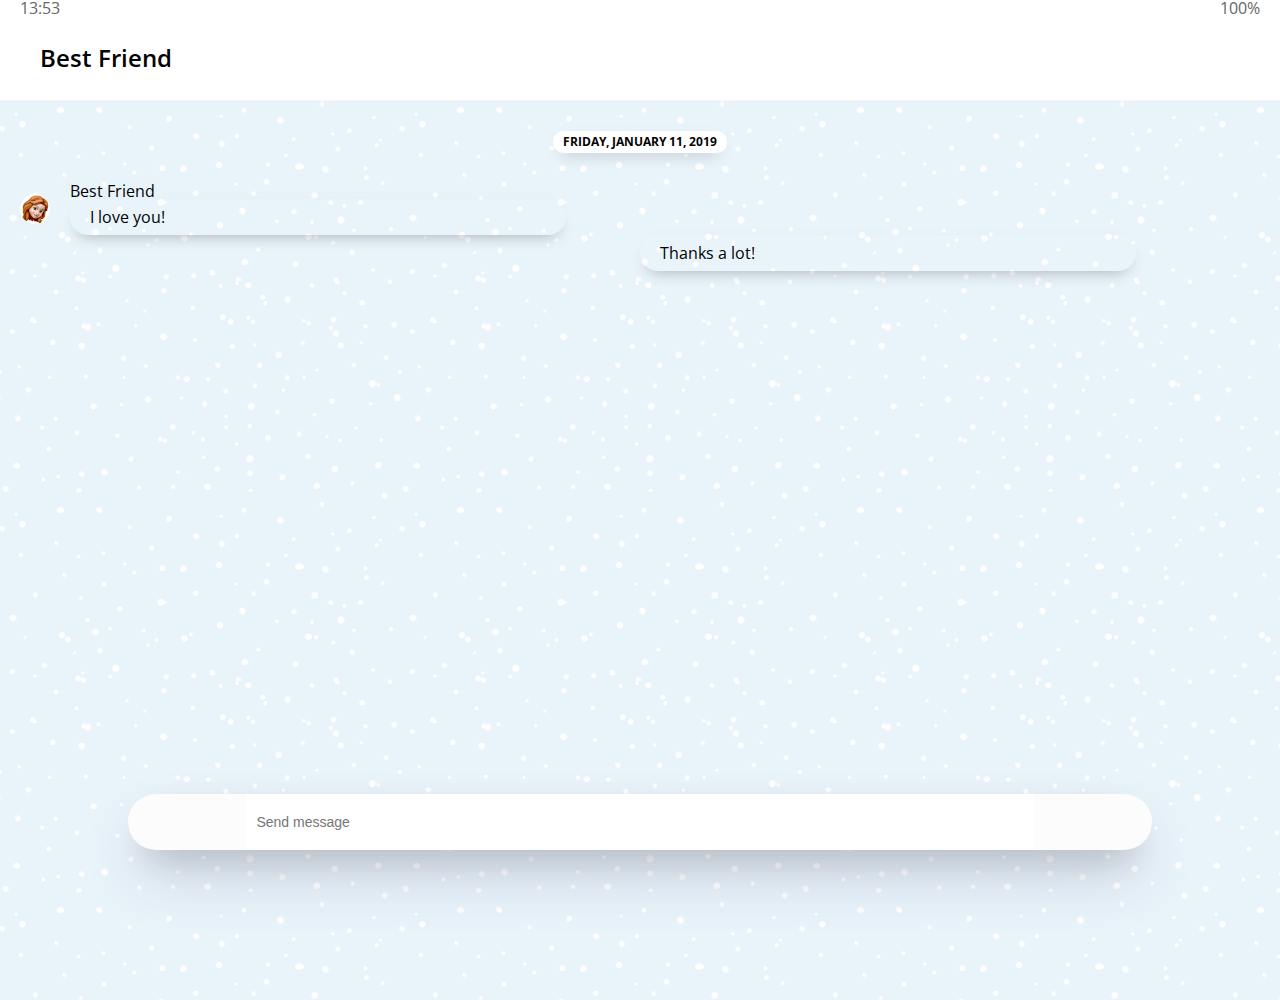
==== chat.html @ 3036ef7e "#2.13 Chats Screen part Two" ====
<!DOCTYPE html>
<html lang="en">
<head>
  <meta charset="UTF-8">
  <meta name="viewport" content="width=device-width, initial-scale=1.0">
  <meta http-equiv="X-UA-Compatible" content="ie=edge">
  <link rel="stylesheet"
        href="https://use.fontawesome.com/releases/v5.7.2/css/all.css"
        integrity="sha384-fnmOCqbTlWIlj8LyTjo7mOUStjsKC4pOpQbqyi7RrhN7udi9RwhKkMHpvLbHG9Sr"
        crossorigin="anonymous"/>
  <link rel="stylesheet" href="css/styles.css"/>
  <title>Chat | Kakao Clone</title>
</head>
<body class="chats-body">
<div class="status-bar">
  <div class="status-bar__column">
    <span class="status-bar__clock">13:53</span>
  </div>
  <div class="status-bar__column">
    <i class="fas fa-clock"></i>
    <i class="fas fa-volume-mute"></i>
    <i class="fas fa-wifi"></i>
    <span class="status-bar__battery-level">100%</span>
    <i class="fas fa-battery-full"></i>
  </div>
</div>
<header class="header">
  <div class="header__header-column">
    <a href="index.html" class="header__back-btn">
      <i class="fas fa-arrow-left"></i>
    </a>
    <h1 class="header__title">Best Friend</h1>
  </div>
  <div class="header__header-column">
    <span class="header__icon">
      <i class="fas fa-search"></i>
    </span>
    <span class="header__icon">
      <i class="fas fa-bars"></i>
    </span>
  </div>
</header>
<main class="chat-screen">
  <ul class="chat__messages">
    <span class="chat__timestamp">Friday, January 11, 2019</span>
    <li class="incoming-message message">
      <img src="images/avatar-icon.png" class="friend__avatar" alt=""/>
      <div class="message__content">
        <span class="message__author">Best Friend</span>
        <div class="message__bubble">
          I love you!
        </div>
      </div>
      <span class="message__timestamp"></span>
    </li>
    <li class="sent-message message">
      <span class="message__timestamp"></span>
      <div class="message__content">
        <div class="message__bubble">
          Thanks a lot!
        </div>
      </div>
    </li>
  </ul>
</main>
<div class="chat__write">
  <div class="chat__write-column">
    <i class="far fa-plus-square"></i>
  </div>
  <div class="chat__write-column">
    <input type="text" placeholder="Send message" class="chat__write-input">
  </div>
  <div class="chat__write-column">
    <span class="chat__write-icon">
      <i class="far fa-smile-wink"></i>
    </span>
    <span class="chat__write-icon">
      <i class="fas fa-microphone"></i>
    </span>
  </div>
</div>
</body>
</html>
---- css/styles.css ----
@import url('https://fonts.googleapis.com/css?family=Open+Sans:300,400,600&display=swap');
@import "reset.css";
@import "status-bar.css";
@import "header.css";
@import "nav-bar.css";
@import "friend.css";
@import "friends.css";
@import "find.css";
@import "more.css";
@import "settings.css";
@import "chat.css";

* {
    box-sizing: border-box;
}

body {
    background-color: white;
    padding: 10px 20px;
    color: #020202;
    font-family: "Open Sans", -apple-system, serif;
}

a {
    color: inherit;
    text-decoration: none;
}
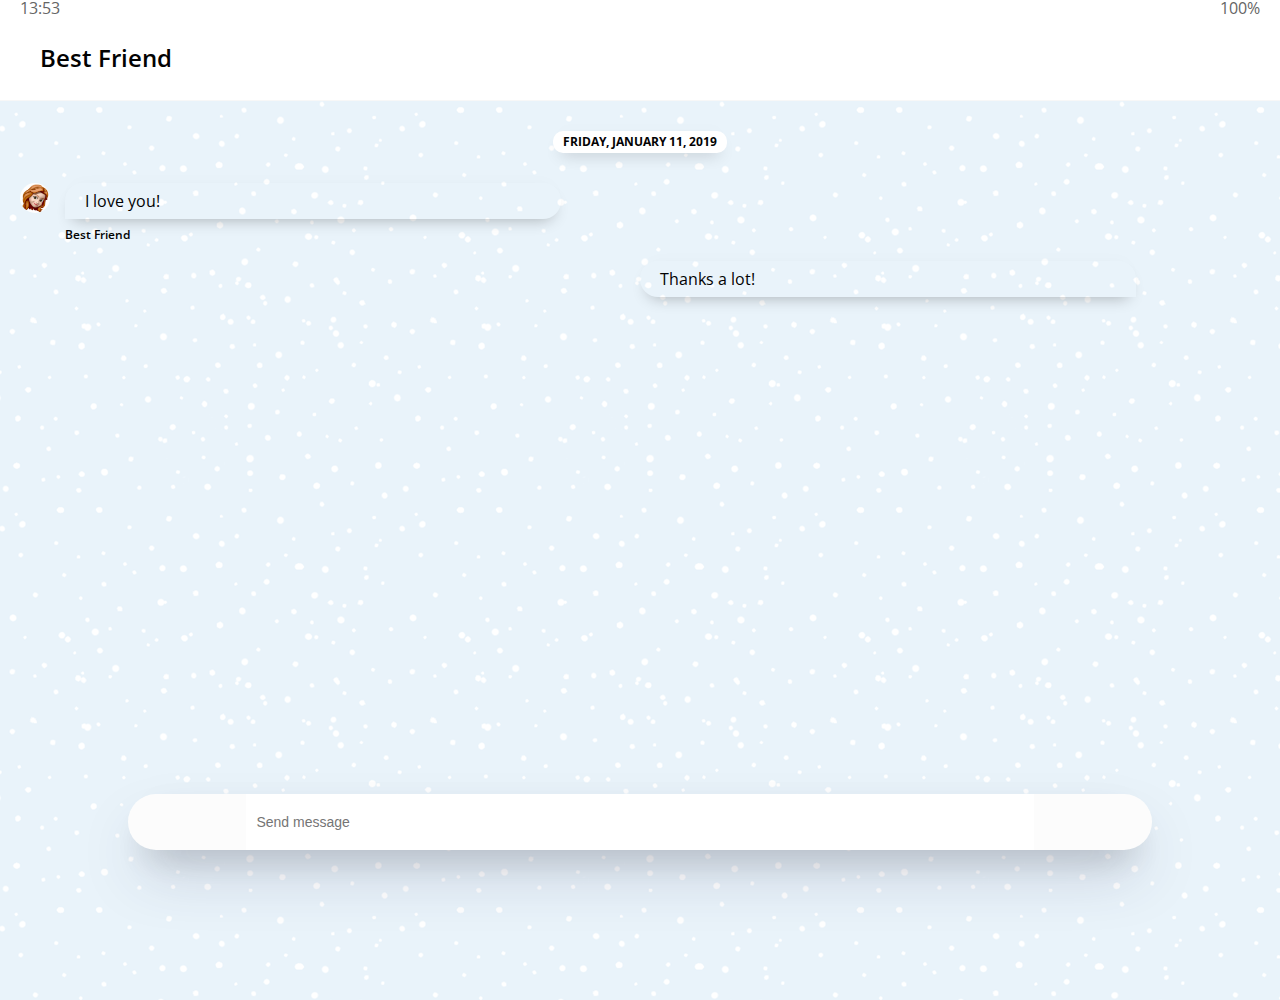
==== commit 435b3b9f: "#2.14 Chats Screen part Three" ====
--- a/chat.html
+++ b/chat.html
@@ -46,10 +46,10 @@
     <li class="incoming-message message">
       <img src="images/avatar-icon.png" class="friend__avatar" alt=""/>
       <div class="message__content">
-        <span class="message__author">Best Friend</span>
         <div class="message__bubble">
           I love you!
         </div>
+        <span class="message__author">Best Friend</span>
       </div>
       <span class="message__timestamp"></span>
     </li>
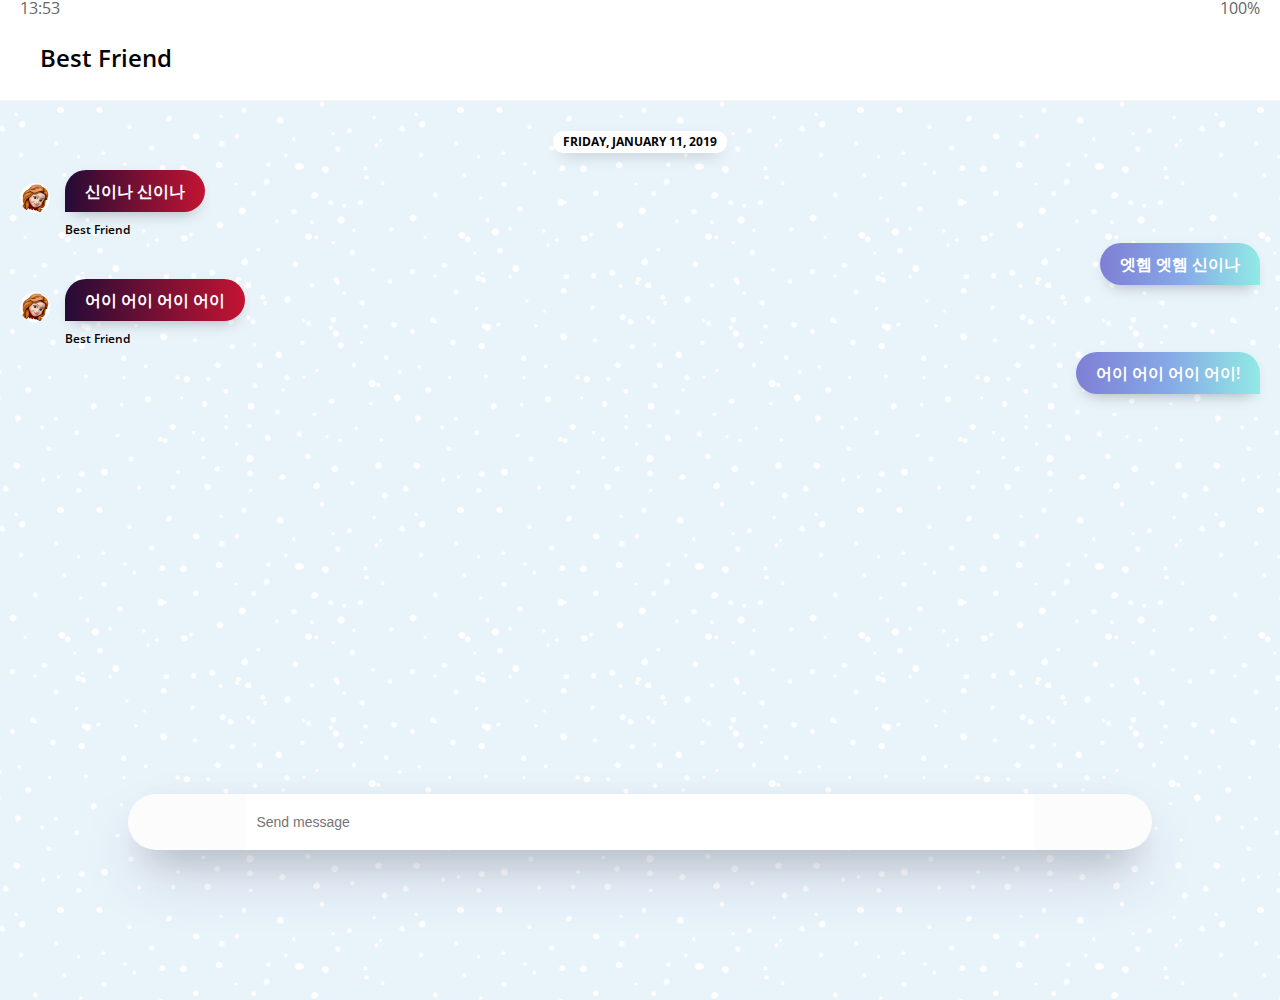
==== commit 62833281: "#2.15 Chats Screen part Four" ====
--- a/chat.html
+++ b/chat.html
@@ -46,9 +46,9 @@
     <li class="incoming-message message">
       <img src="images/avatar-icon.png" class="friend__avatar" alt=""/>
       <div class="message__content">
-        <div class="message__bubble">
-          I love you!
-        </div>
+        <span class="message__bubble">
+          신이나 신이나
+        </span>
         <span class="message__author">Best Friend</span>
       </div>
       <span class="message__timestamp"></span>
@@ -56,9 +56,27 @@
     <li class="sent-message message">
       <span class="message__timestamp"></span>
       <div class="message__content">
-        <div class="message__bubble">
-          Thanks a lot!
-        </div>
+        <span class="message__bubble">
+          엣헴 엣헴 신이나
+        </span>
+      </div>
+    </li>
+    <li class="incoming-message message">
+      <img src="images/avatar-icon.png" class="friend__avatar" alt=""/>
+      <div class="message__content">
+        <span class="message__bubble">
+          어이 어이 어이 어이
+        </span>
+        <span class="message__author">Best Friend</span>
+      </div>
+      <span class="message__timestamp"></span>
+    </li>
+    <li class="sent-message message">
+      <span class="message__timestamp"></span>
+      <div class="message__content">
+        <span class="message__bubble">
+          어이 어이 어이 어이!
+        </span>
       </div>
     </li>
   </ul>
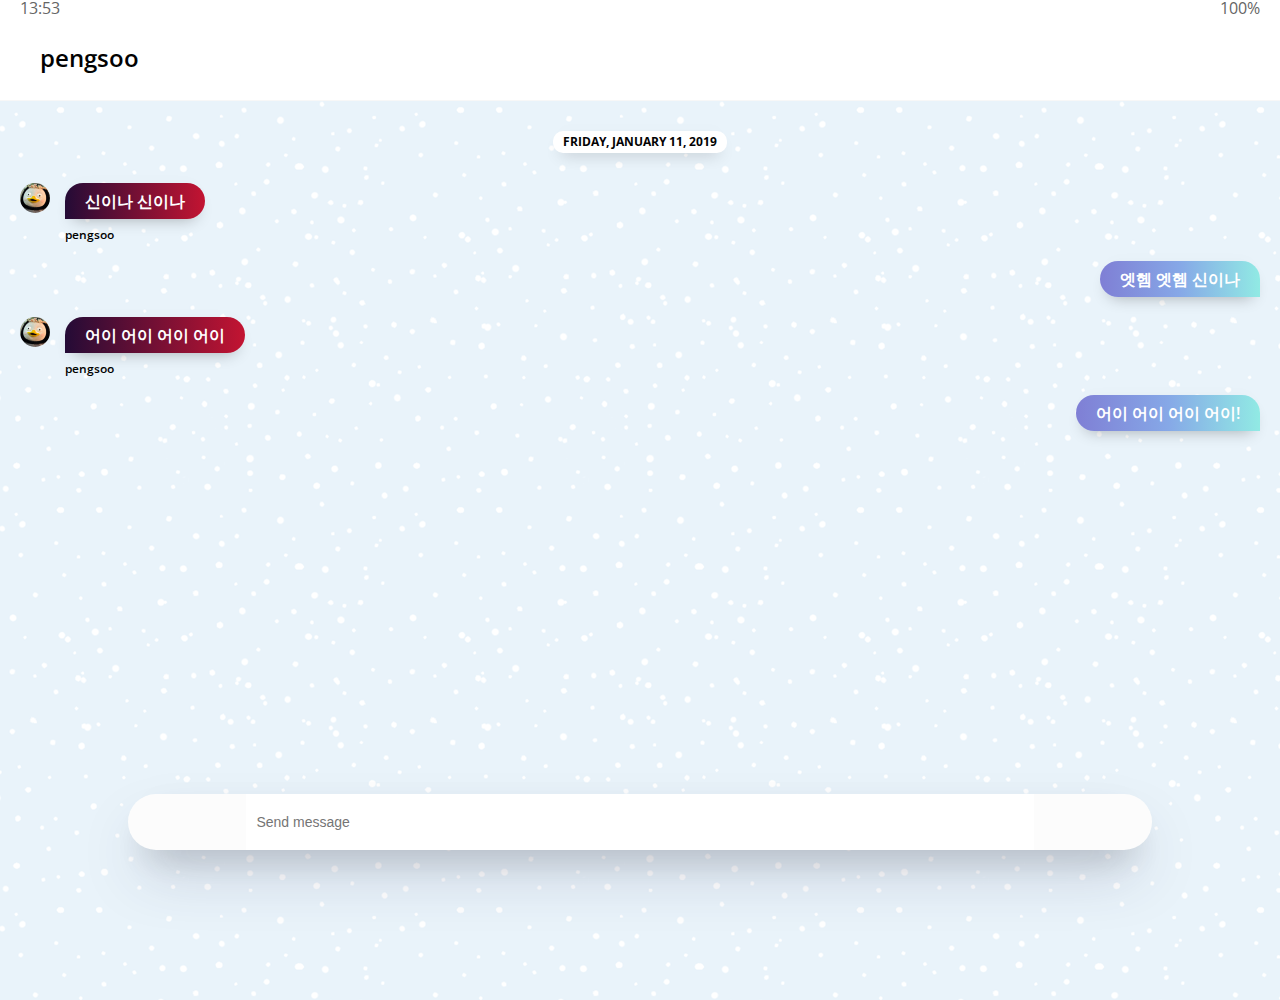
==== commit 5b6f3c2f: "#2.16 Bugfixing" ====
--- a/chat.html
+++ b/chat.html
@@ -29,7 +29,7 @@
     <a href="index.html" class="header__back-btn">
       <i class="fas fa-arrow-left"></i>
     </a>
-    <h1 class="header__title">Best Friend</h1>
+    <h1 class="header__title">pengsoo</h1>
   </div>
   <div class="header__header-column">
     <span class="header__icon">
@@ -44,12 +44,12 @@
   <ul class="chat__messages">
     <span class="chat__timestamp">Friday, January 11, 2019</span>
     <li class="incoming-message message">
-      <img src="images/avatar-icon.png" class="friend__avatar" alt=""/>
+      <img src="images/pengsoo.jpeg" class="friend__avatar" alt=""/>
       <div class="message__content">
         <span class="message__bubble">
           신이나 신이나
         </span>
-        <span class="message__author">Best Friend</span>
+        <span class="message__author">pengsoo</span>
       </div>
       <span class="message__timestamp"></span>
     </li>
@@ -62,12 +62,12 @@
       </div>
     </li>
     <li class="incoming-message message">
-      <img src="images/avatar-icon.png" class="friend__avatar" alt=""/>
+      <img src="images/pengsoo.jpeg" class="friend__avatar" alt=""/>
       <div class="message__content">
         <span class="message__bubble">
           어이 어이 어이 어이
         </span>
-        <span class="message__author">Best Friend</span>
+        <span class="message__author">pengsoo</span>
       </div>
       <span class="message__timestamp"></span>
     </li>
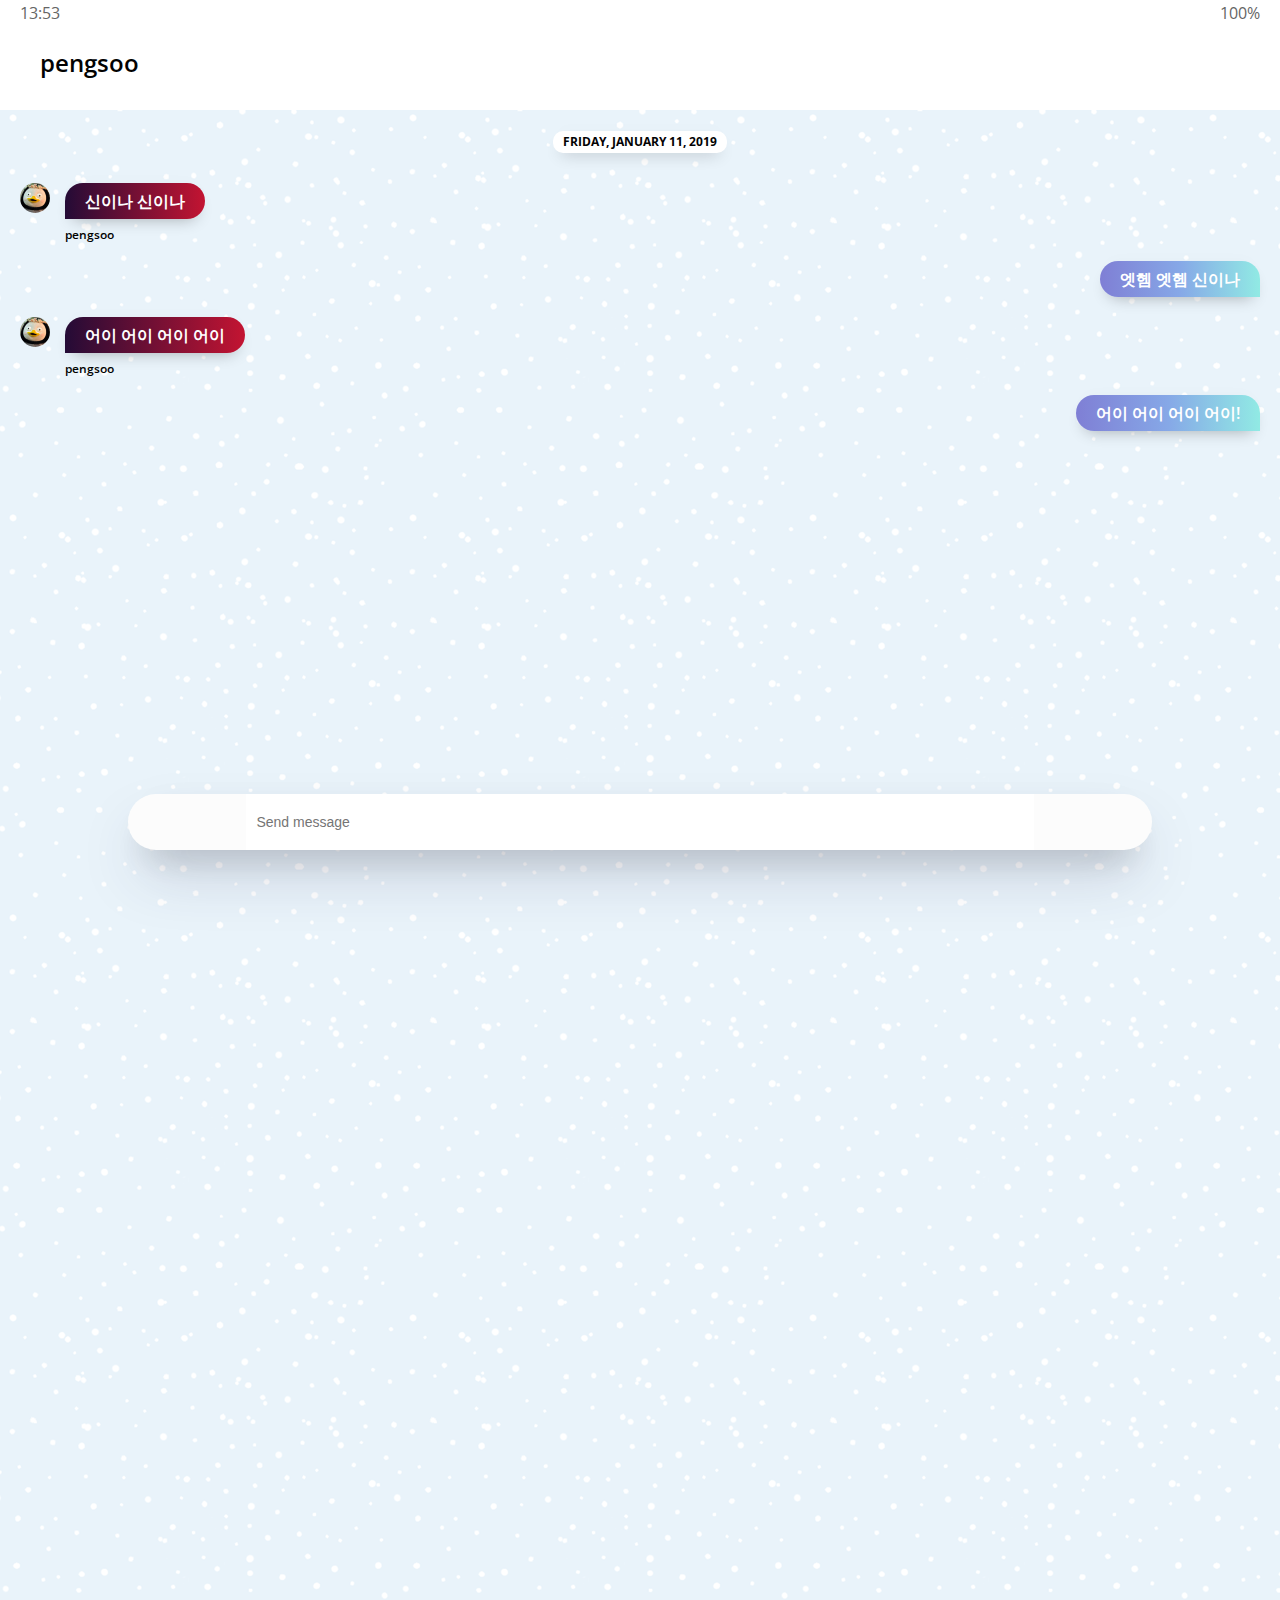
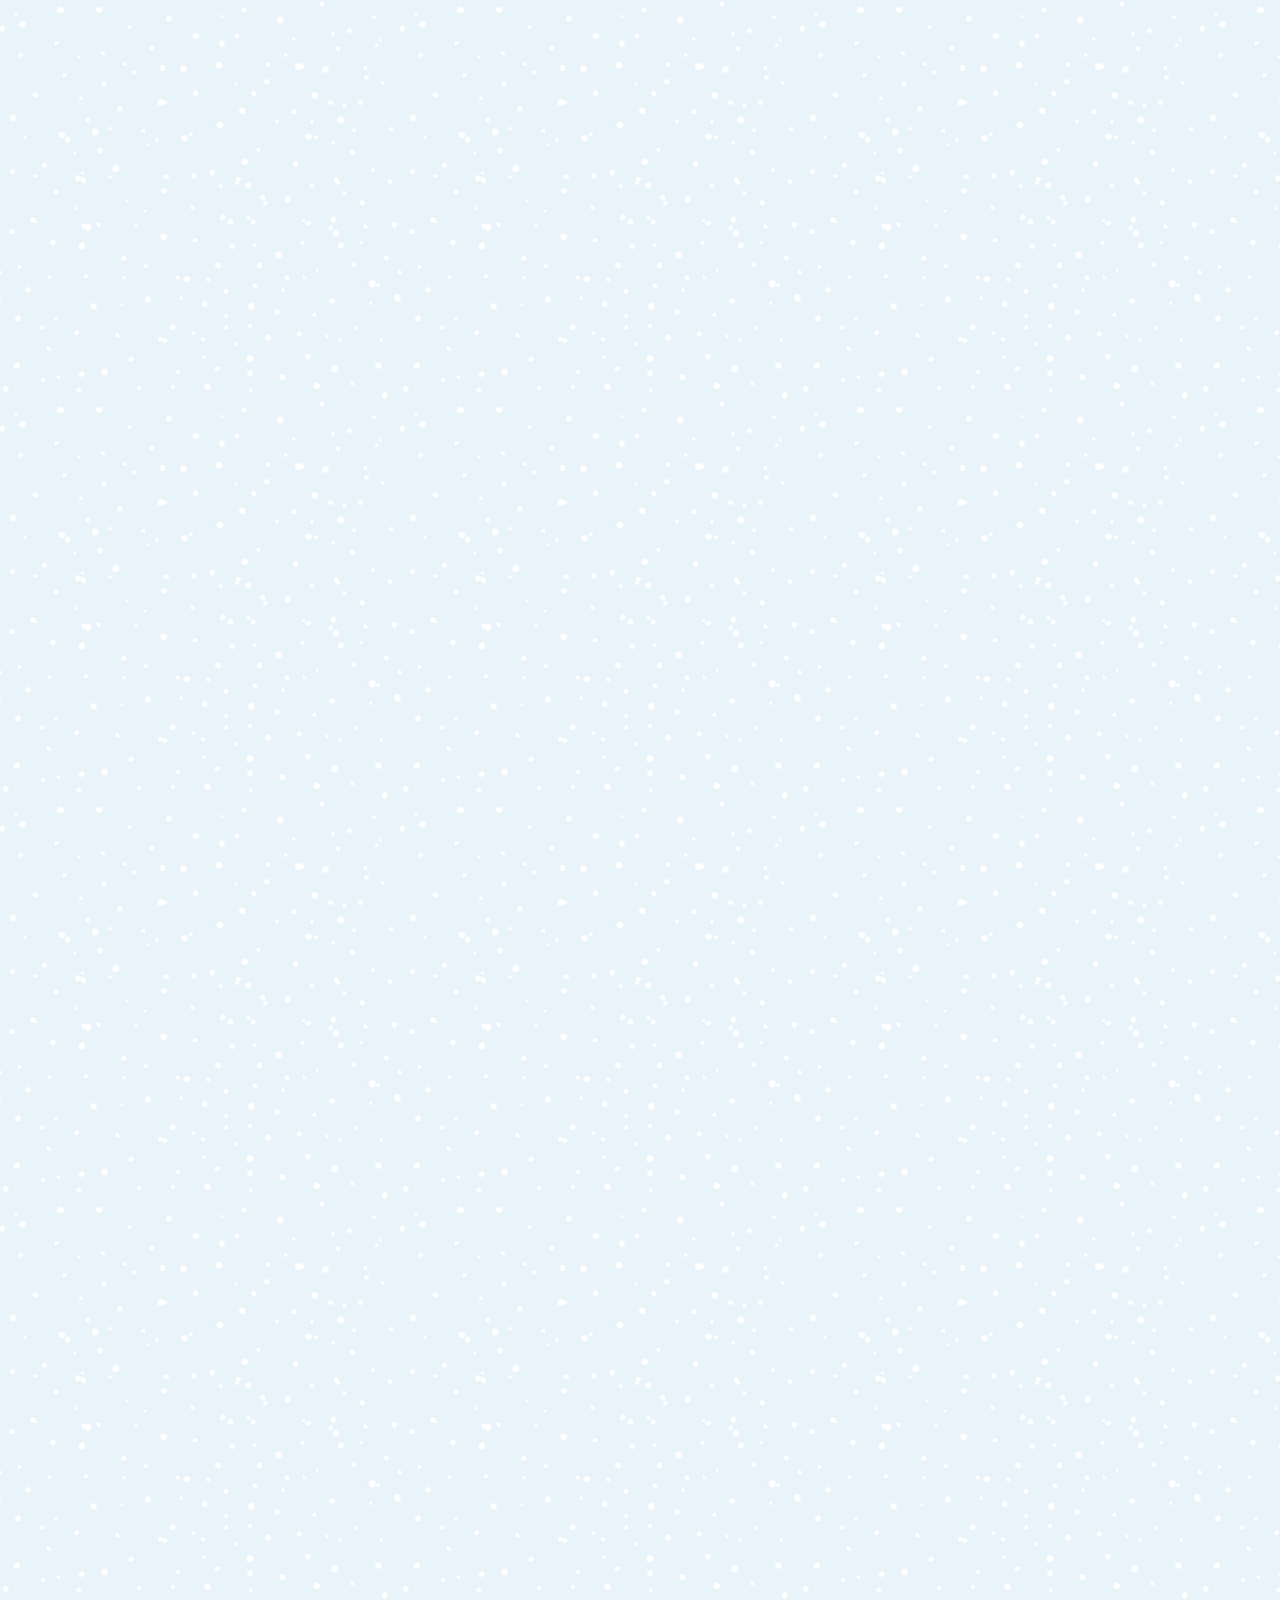
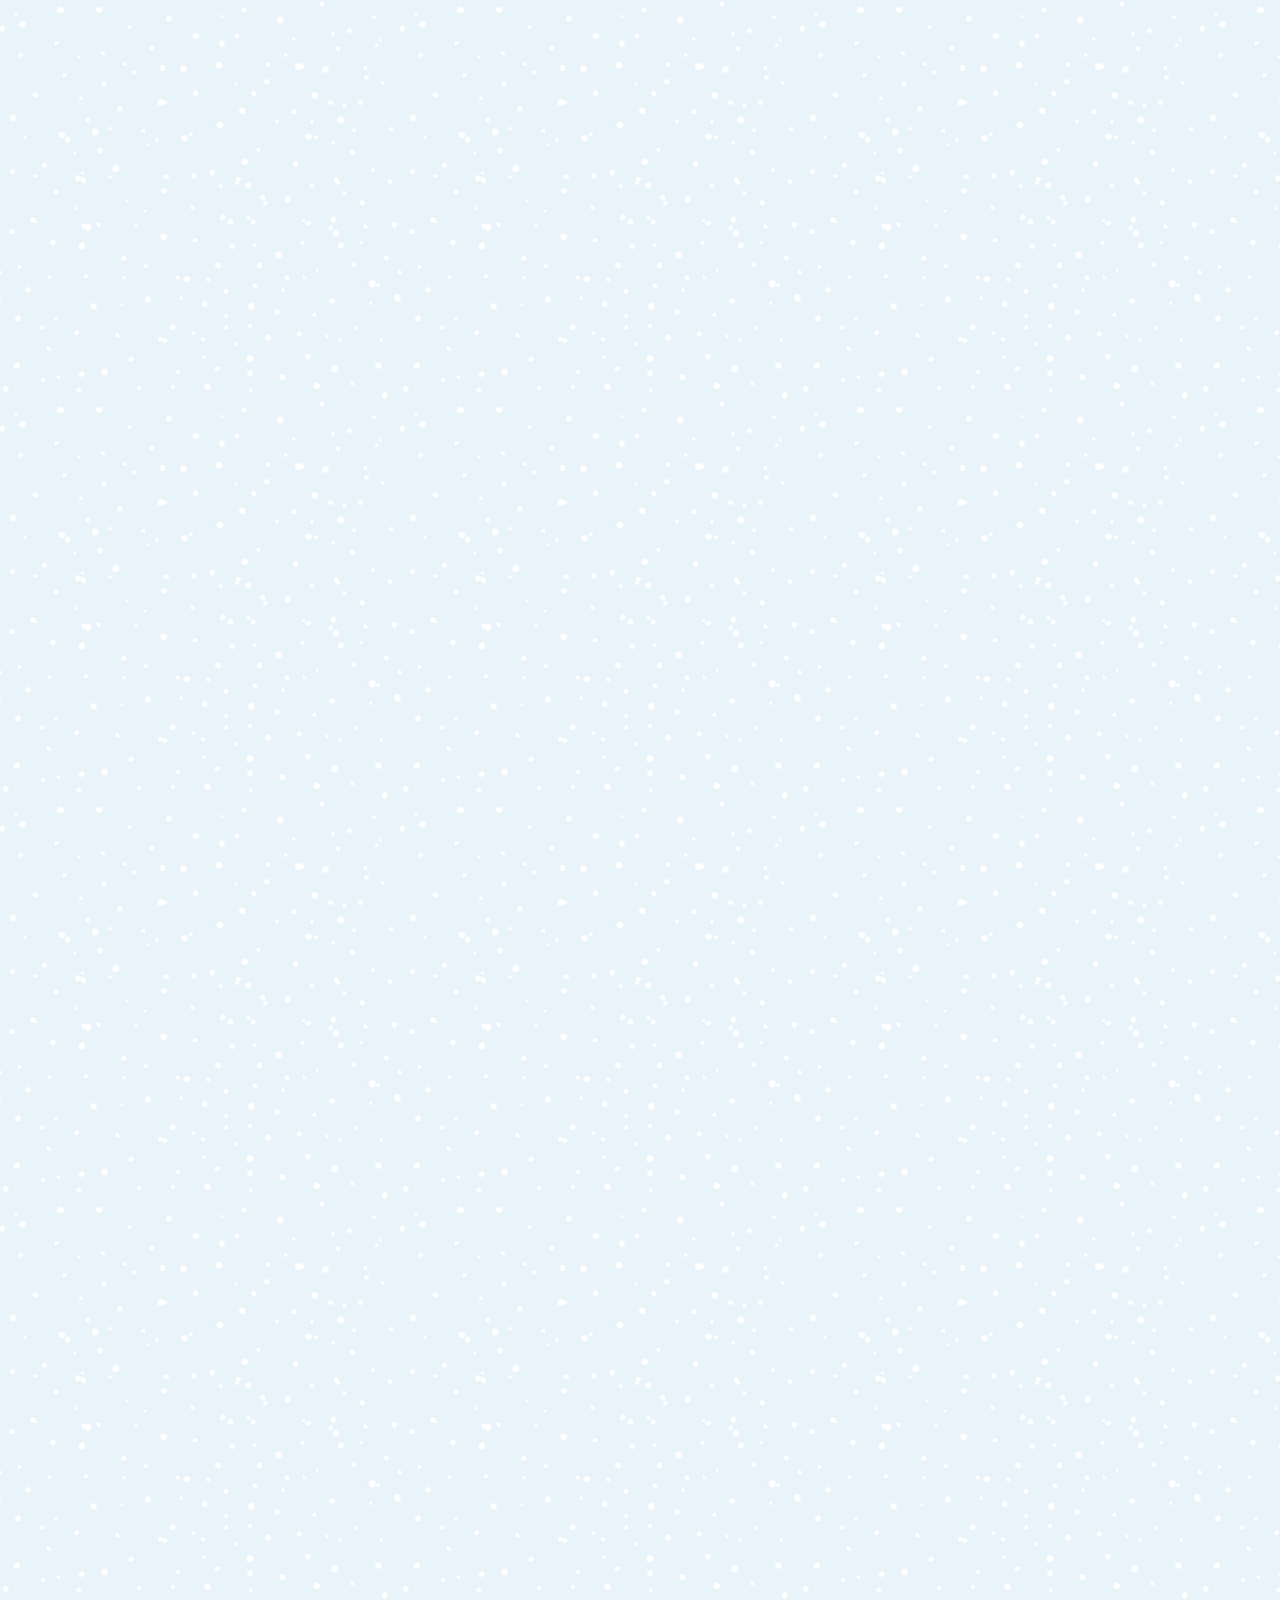
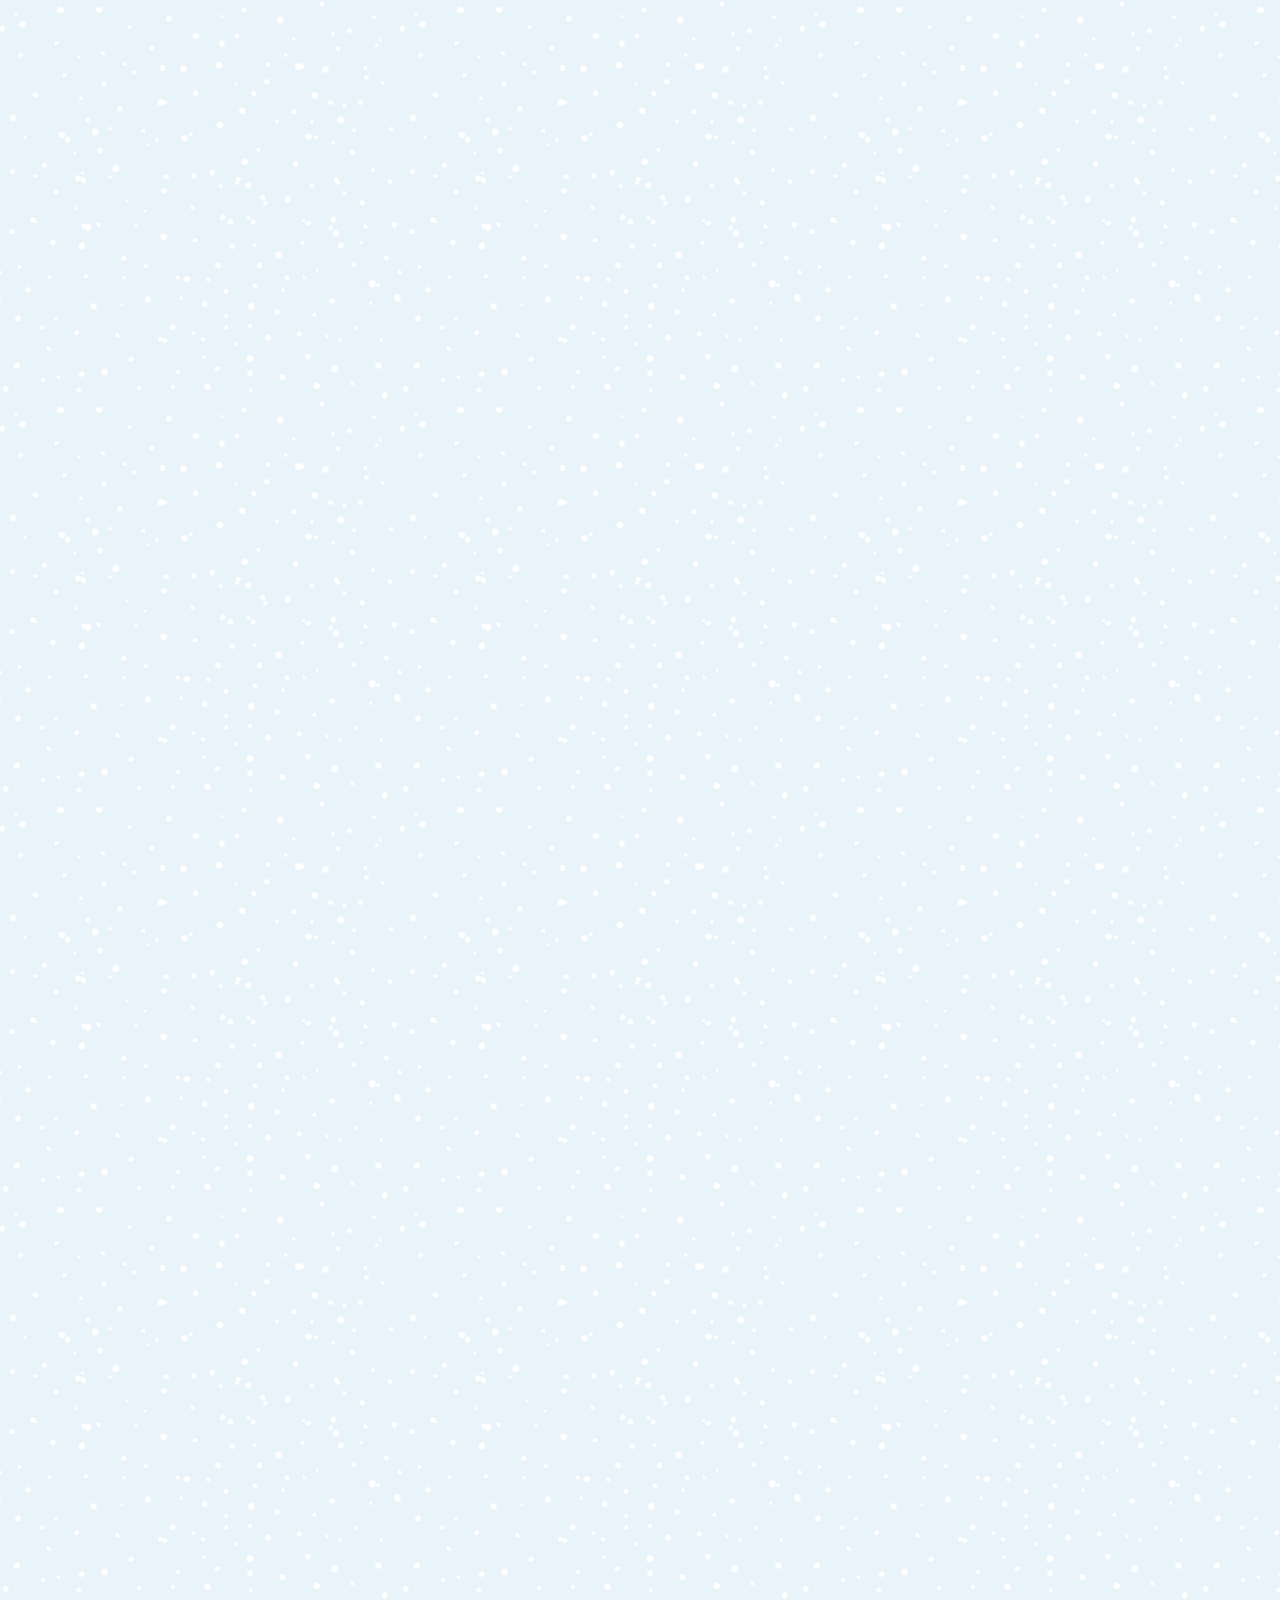
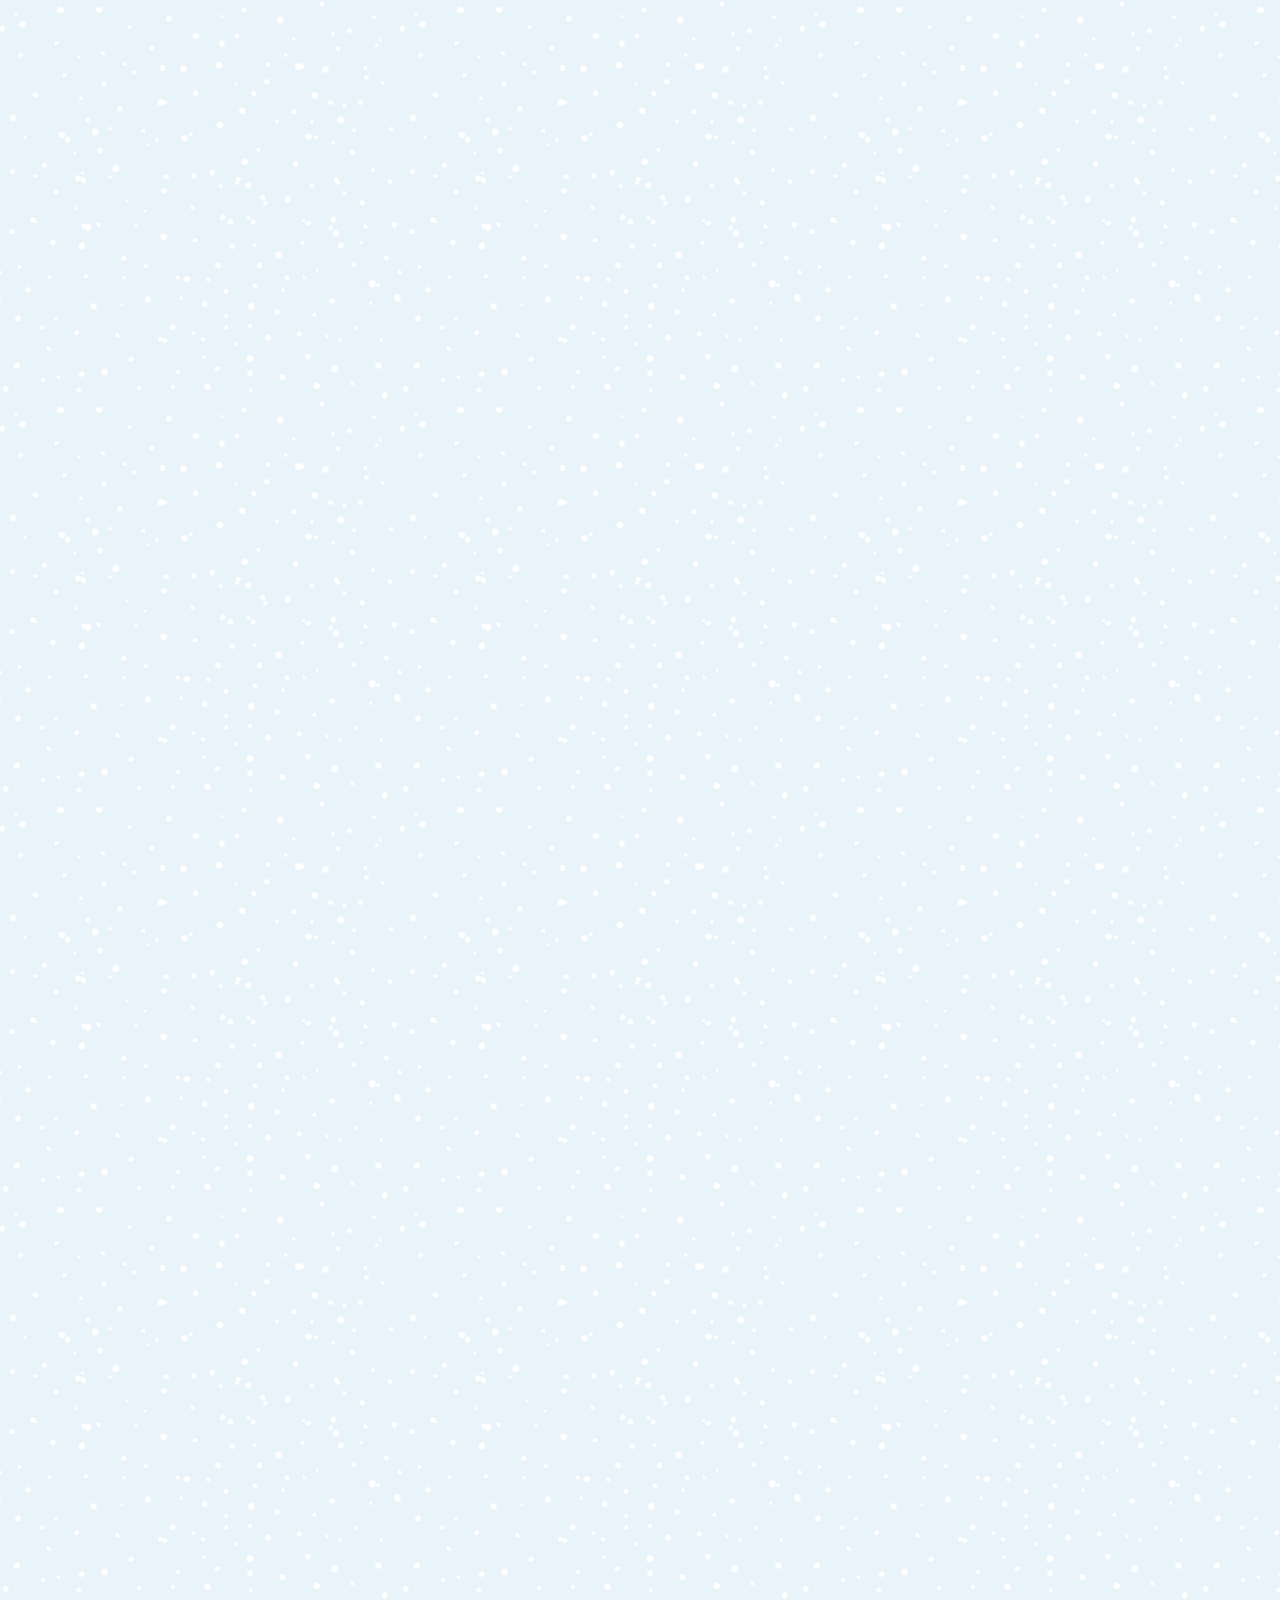
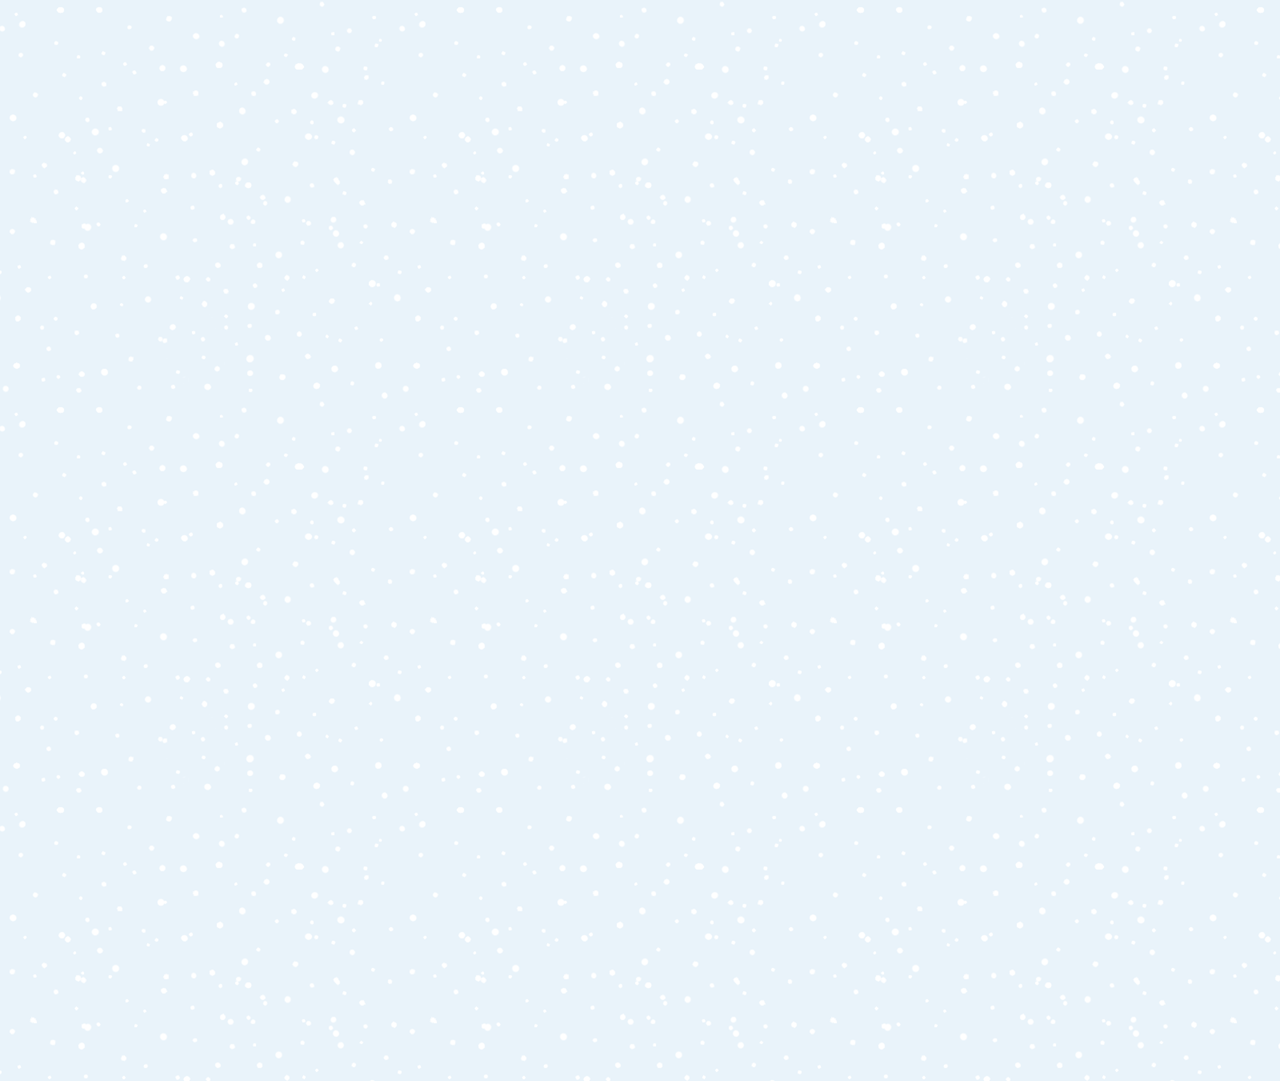
==== commit 02883671: "#3.0 Fixed Header" ====
--- a/chat.html
+++ b/chat.html
@@ -12,34 +12,36 @@
   <title>Chat | Kakao Clone</title>
 </head>
 <body class="chats-body">
-<div class="status-bar">
-  <div class="status-bar__column">
-    <span class="status-bar__clock">13:53</span>
+<div class="header-wrapper">
+  <div class="status-bar">
+    <div class="status-bar__column">
+      <span class="status-bar__clock">13:53</span>
+    </div>
+    <div class="status-bar__column">
+      <i class="fas fa-clock"></i>
+      <i class="fas fa-volume-mute"></i>
+      <i class="fas fa-wifi"></i>
+      <span class="status-bar__battery-level">100%</span>
+      <i class="fas fa-battery-full"></i>
+    </div>
   </div>
-  <div class="status-bar__column">
-    <i class="fas fa-clock"></i>
-    <i class="fas fa-volume-mute"></i>
-    <i class="fas fa-wifi"></i>
-    <span class="status-bar__battery-level">100%</span>
-    <i class="fas fa-battery-full"></i>
-  </div>
-</div>
-<header class="header">
-  <div class="header__header-column">
-    <a href="index.html" class="header__back-btn">
-      <i class="fas fa-arrow-left"></i>
-    </a>
-    <h1 class="header__title">pengsoo</h1>
-  </div>
-  <div class="header__header-column">
+  <header class="header">
+    <div class="header__header-column">
+      <a href="index.html" class="header__back-btn">
+        <i class="fas fa-arrow-left"></i>
+      </a>
+      <h1 class="header__title">pengsoo</h1>
+    </div>
+    <div class="header__header-column">
     <span class="header__icon">
       <i class="fas fa-search"></i>
     </span>
-    <span class="header__icon">
+      <span class="header__icon">
       <i class="fas fa-bars"></i>
     </span>
-  </div>
-</header>
+    </div>
+  </header>
+</div>
 <main class="chat-screen">
   <ul class="chat__messages">
     <span class="chat__timestamp">Friday, January 11, 2019</span>
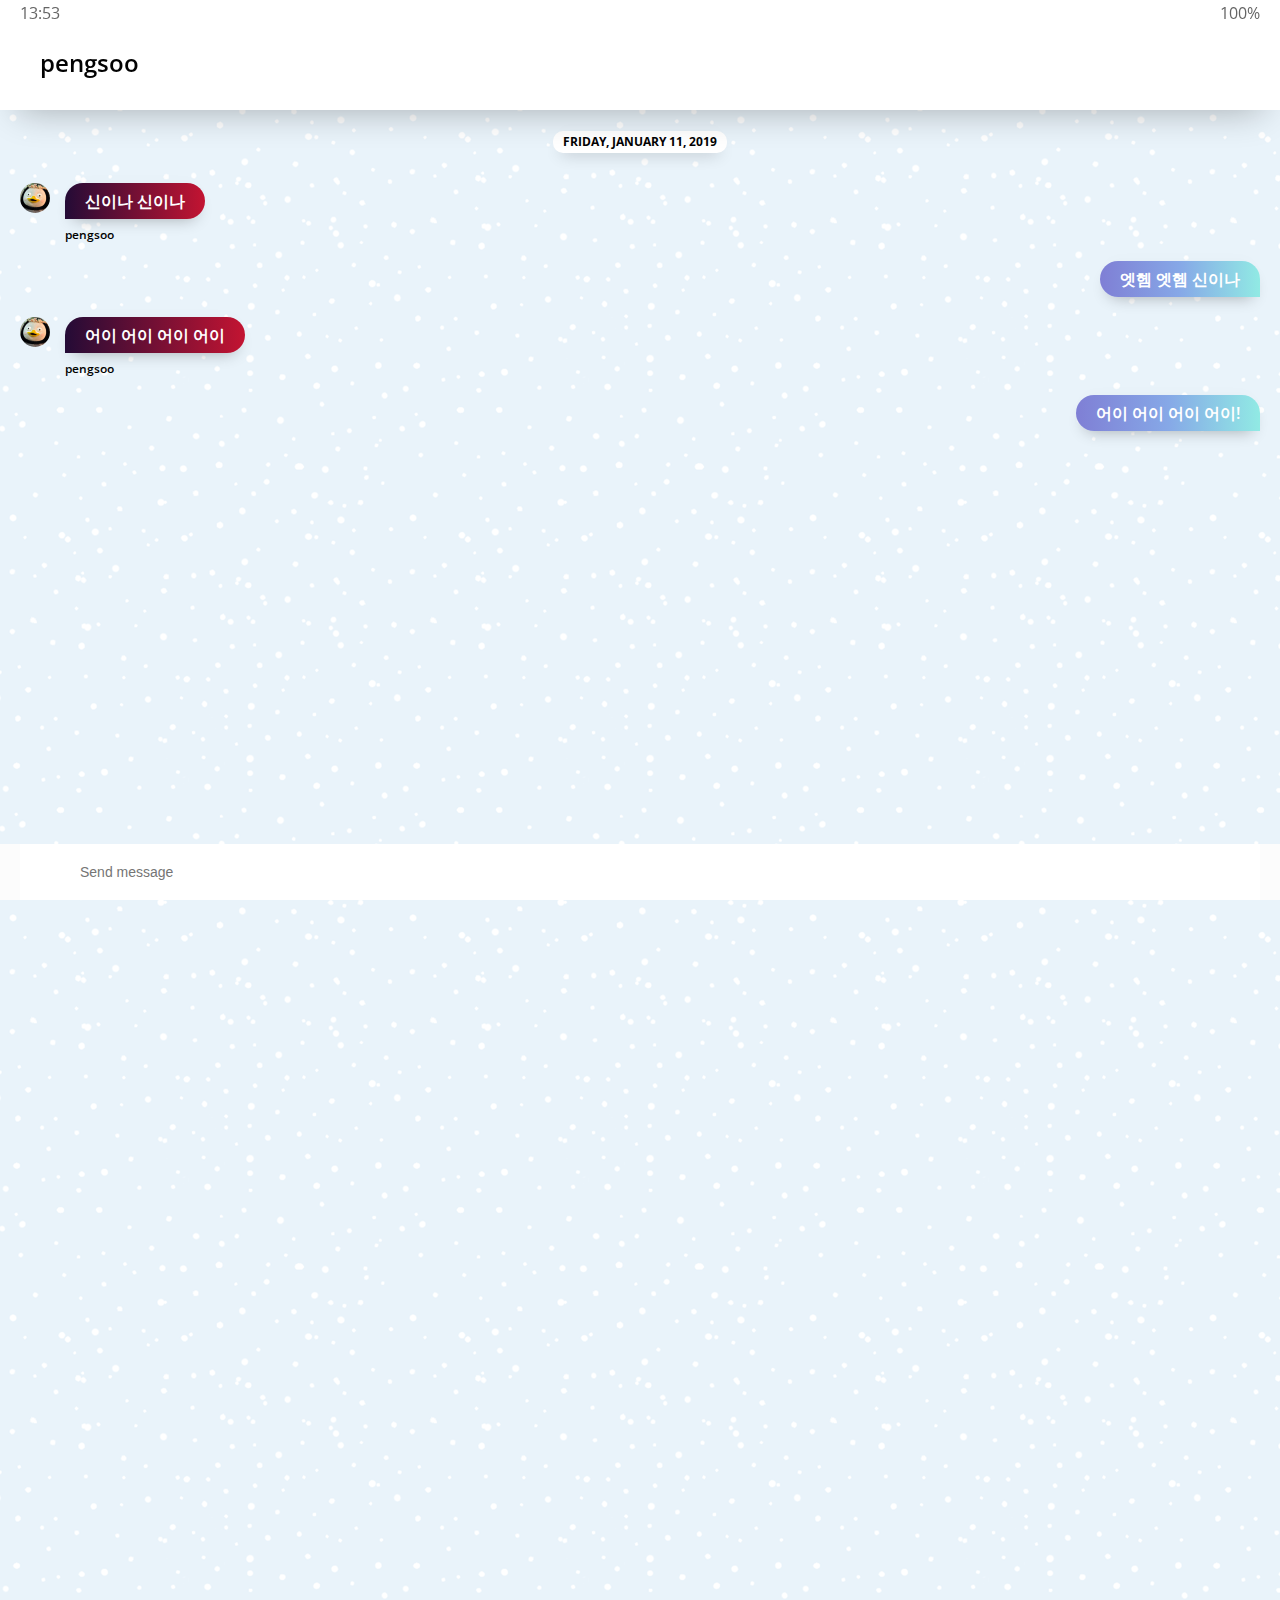
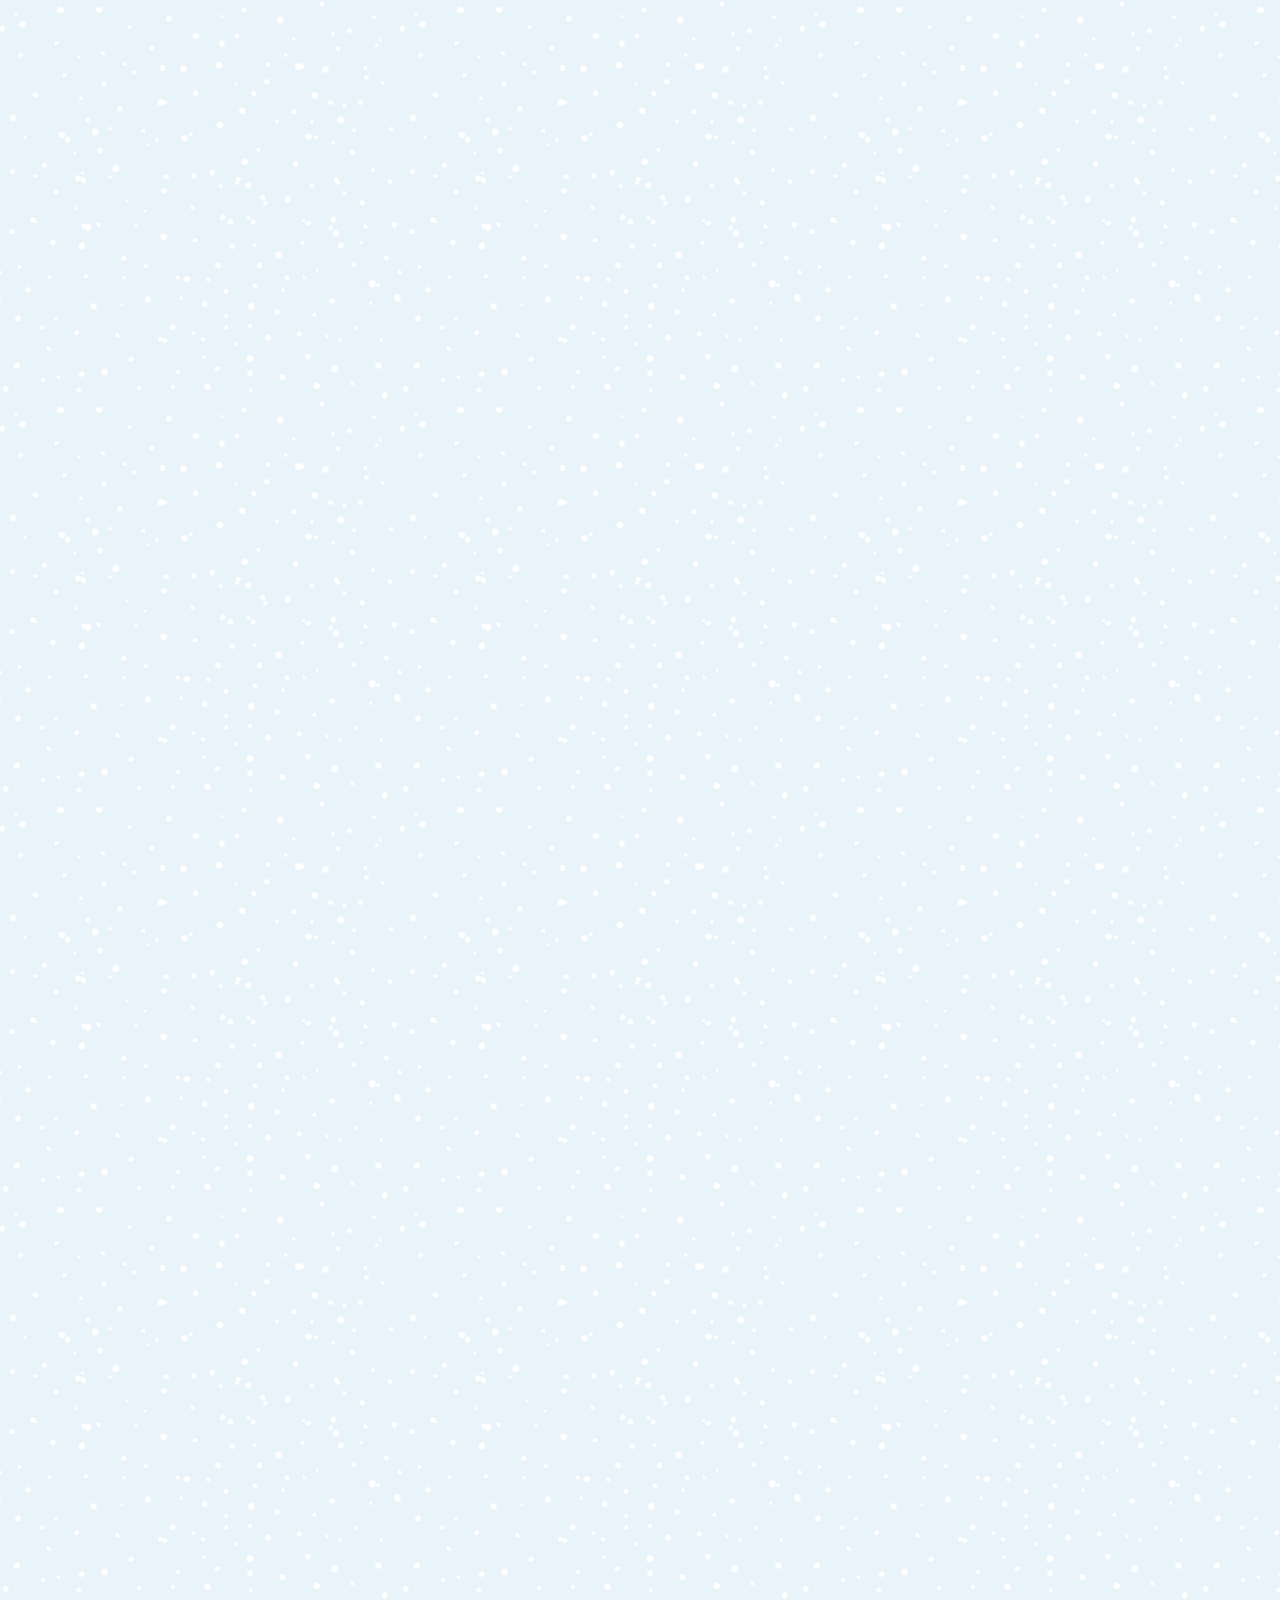
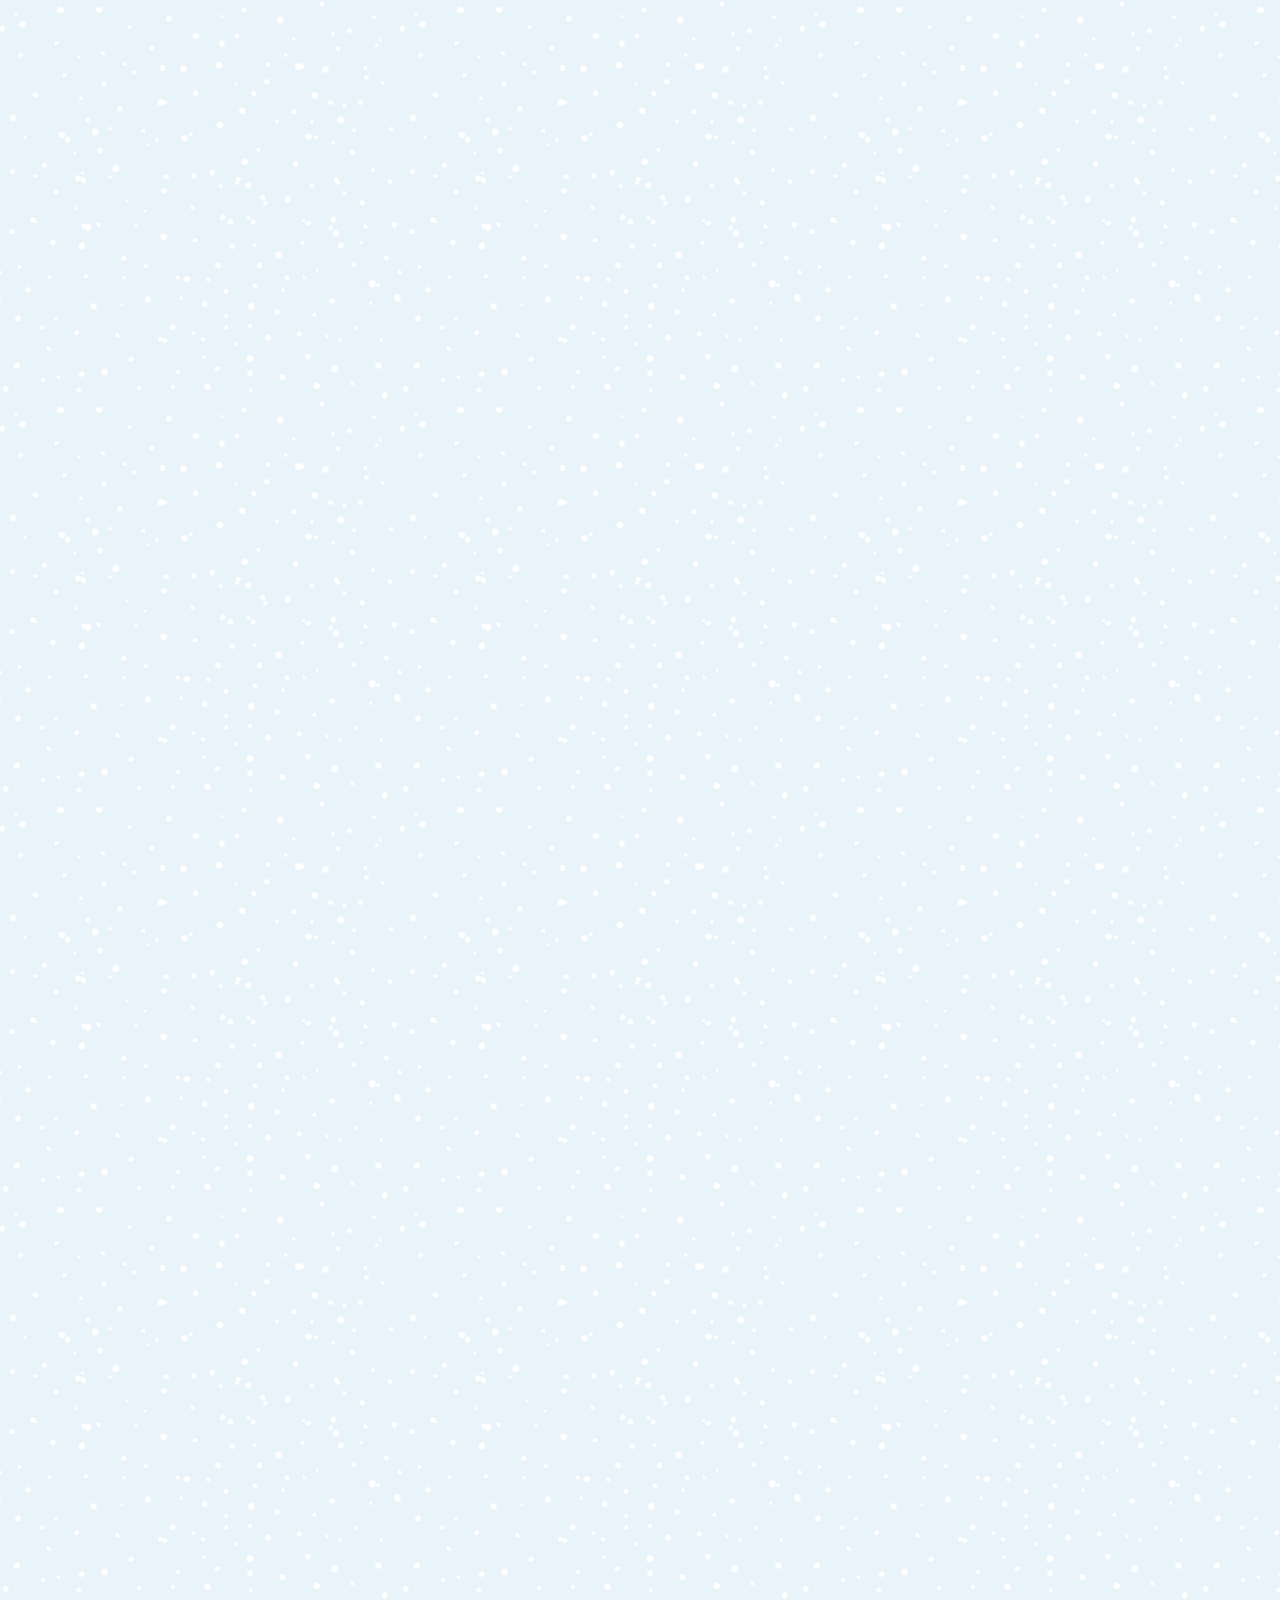
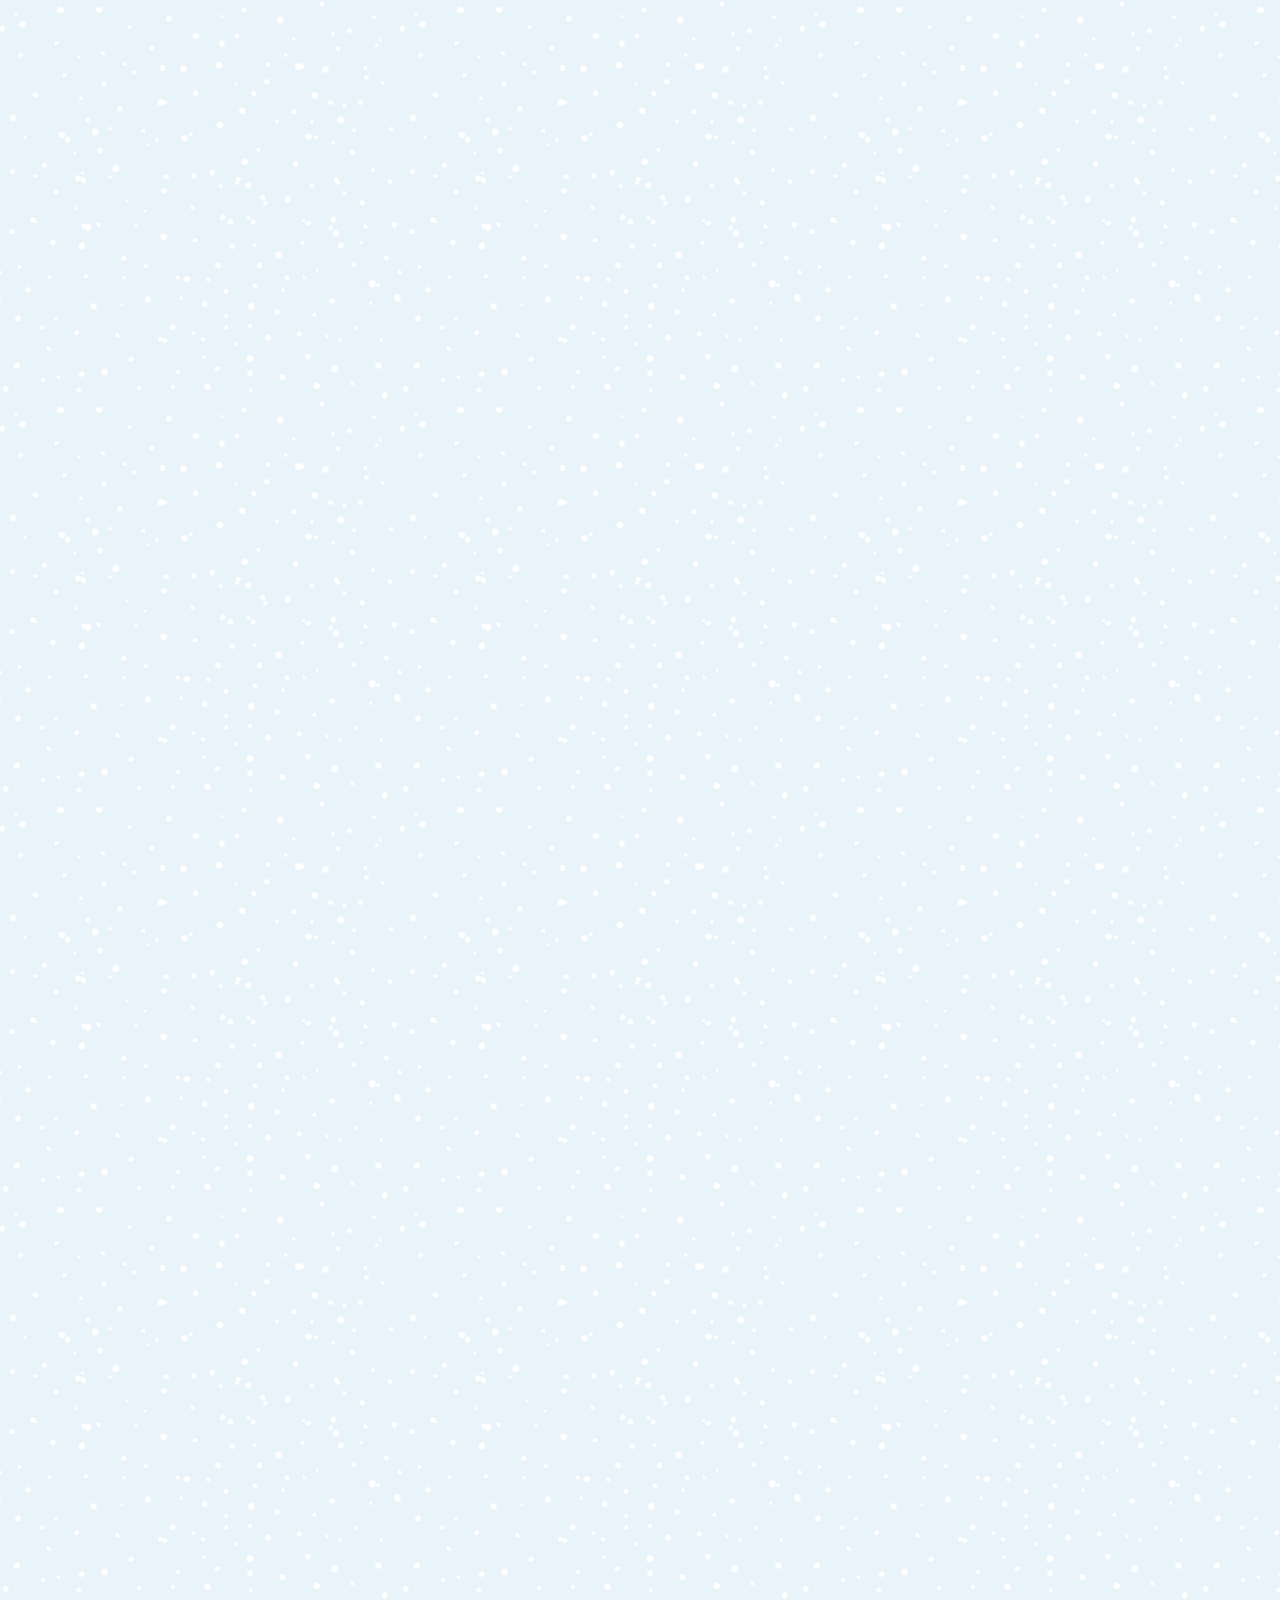
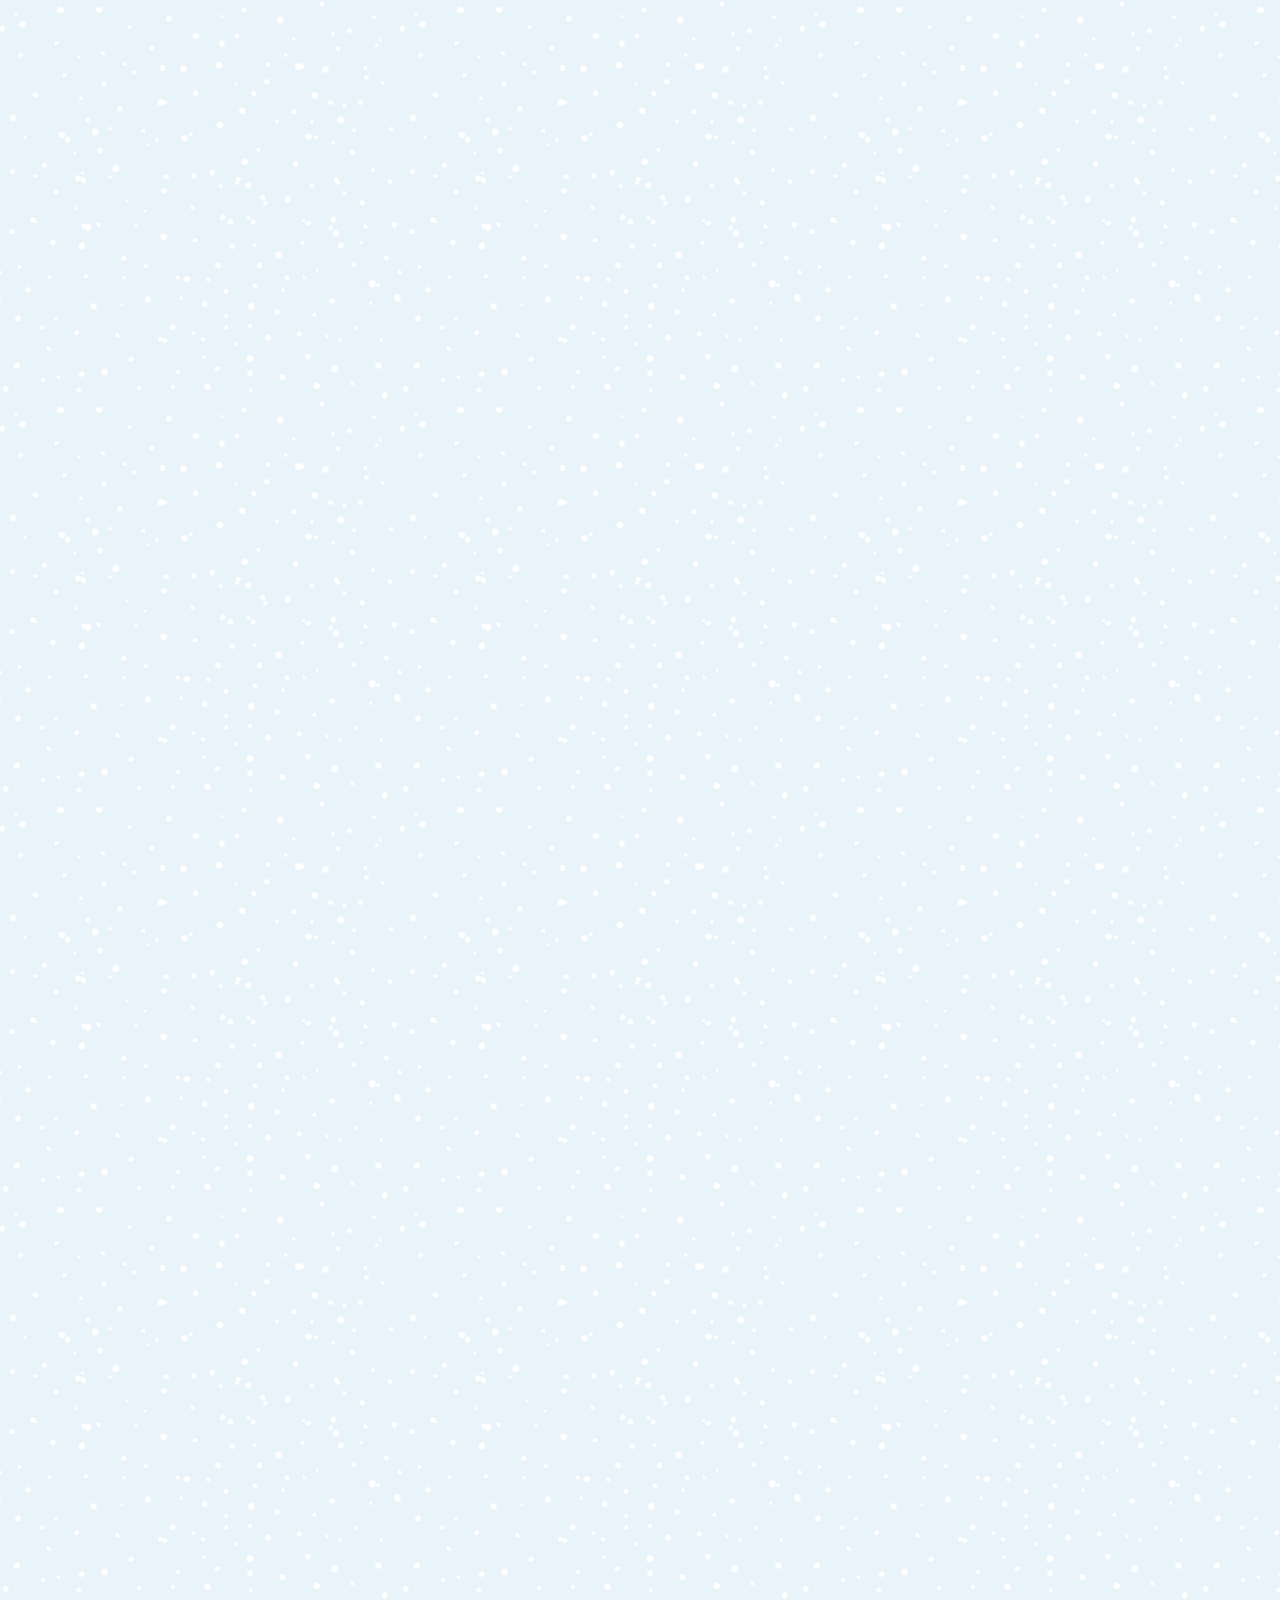
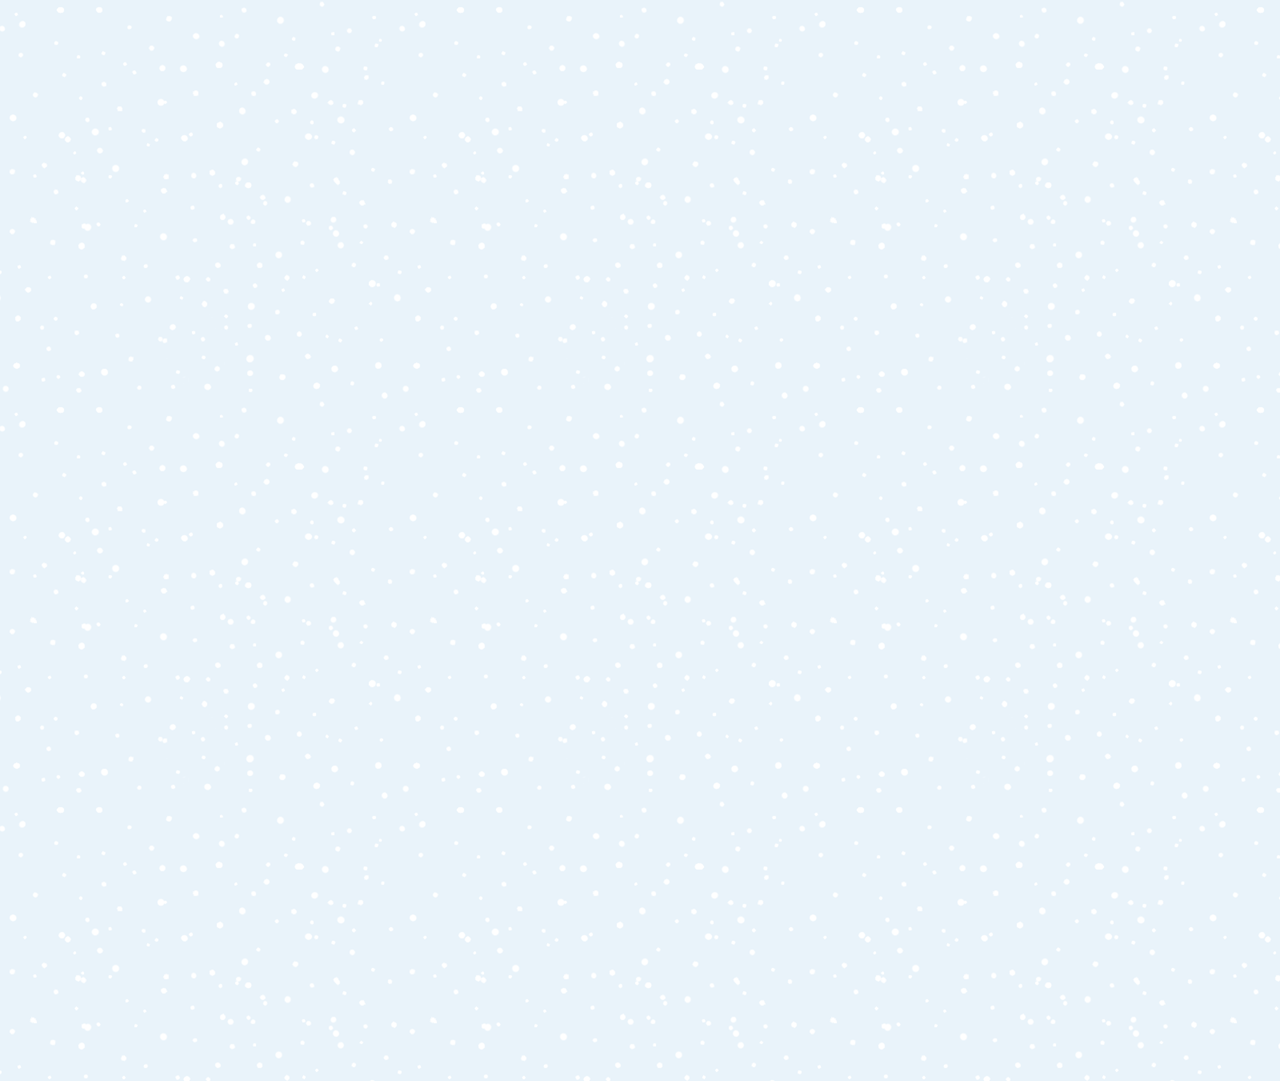
==== commit 4b8f13ee: "#3.1 Going Crazy part One" ====
--- a/chat.html
+++ b/chat.html
@@ -83,20 +83,14 @@
     </li>
   </ul>
 </main>
-<div class="chat__write">
-  <div class="chat__write-column">
+<div class="chat__write-container">
+  <input type="text" placeholder="Send message" class="chat__write-input chat__write">
+  <div class="chat__icon-left chat__icon">
     <i class="far fa-plus-square"></i>
   </div>
-  <div class="chat__write-column">
-    <input type="text" placeholder="Send message" class="chat__write-input">
-  </div>
-  <div class="chat__write-column">
-    <span class="chat__write-icon">
-      <i class="far fa-smile-wink"></i>
-    </span>
-    <span class="chat__write-icon">
-      <i class="fas fa-microphone"></i>
-    </span>
+  <div class="chat__icon-right chat__icon">
+    <i class="far fa-smile-wink"></i>
+    <i class="fas fa-microphone"></i>
   </div>
 </div>
 </body>
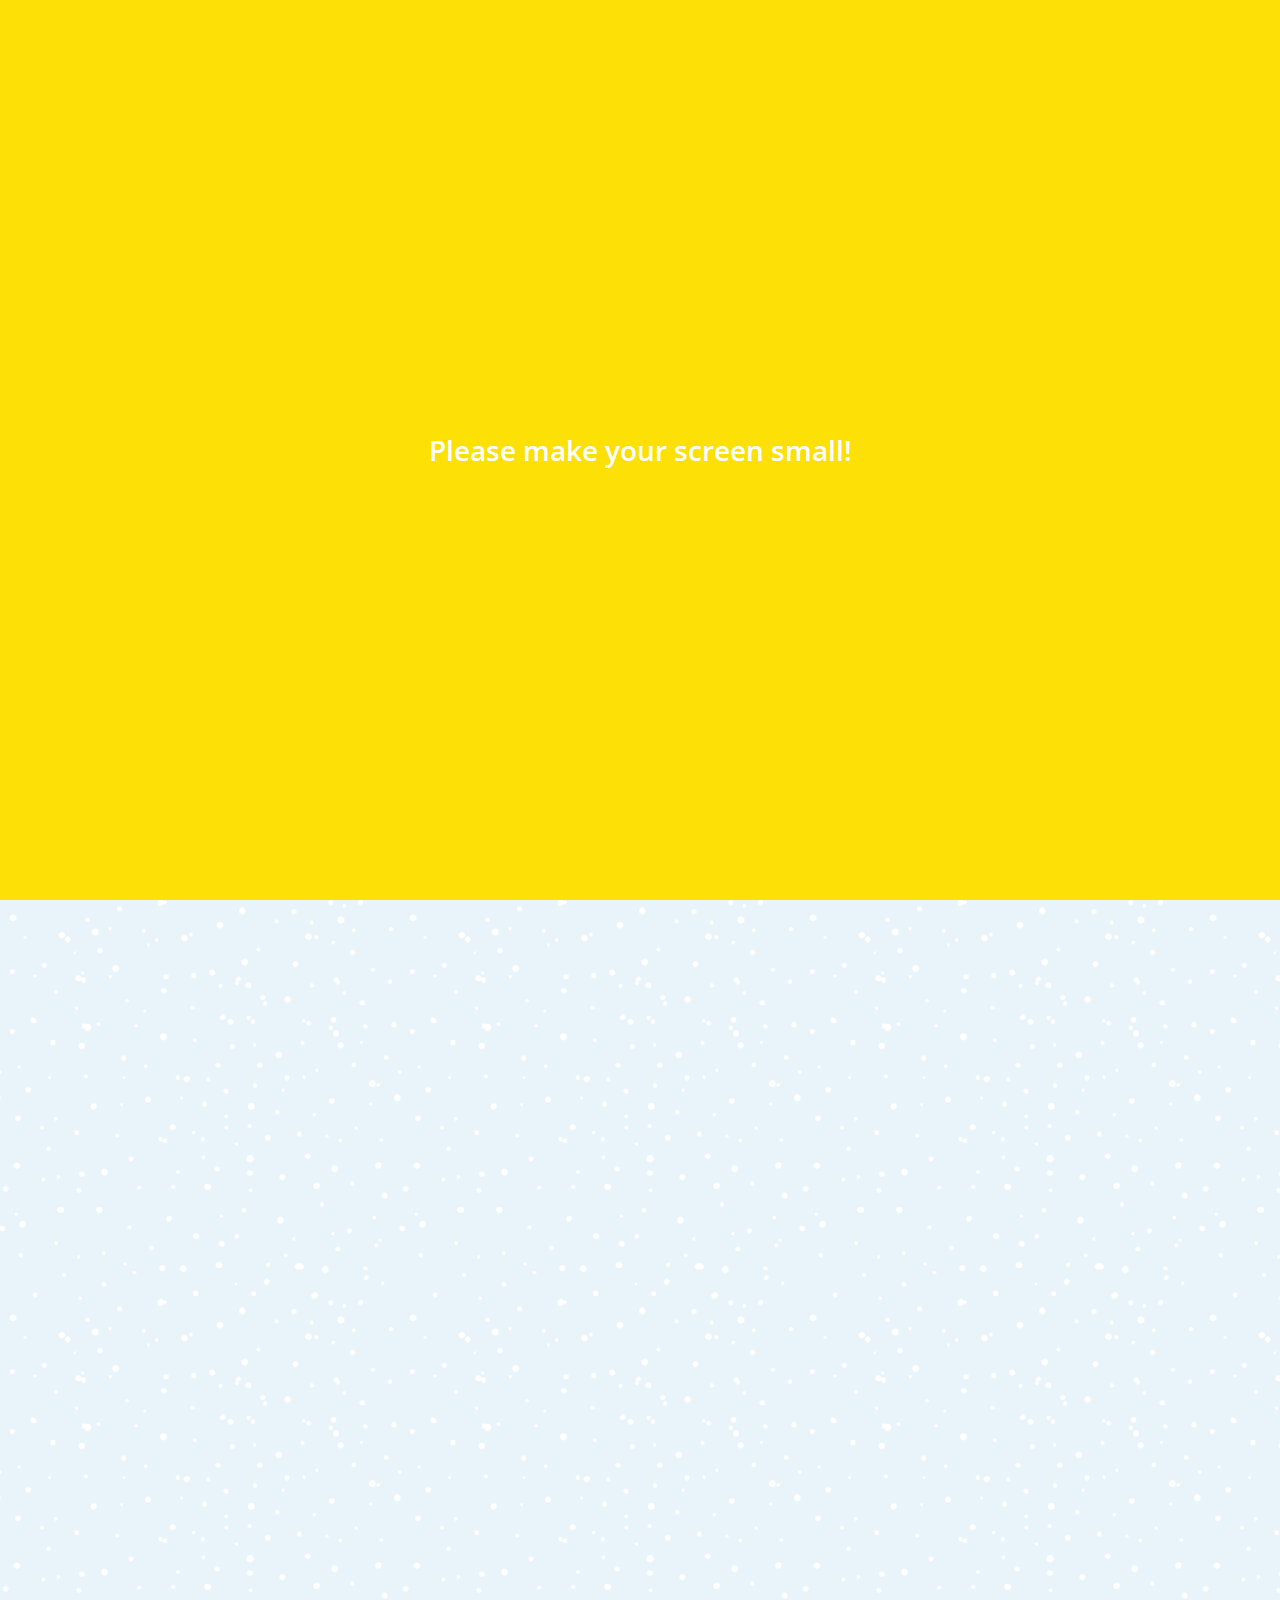
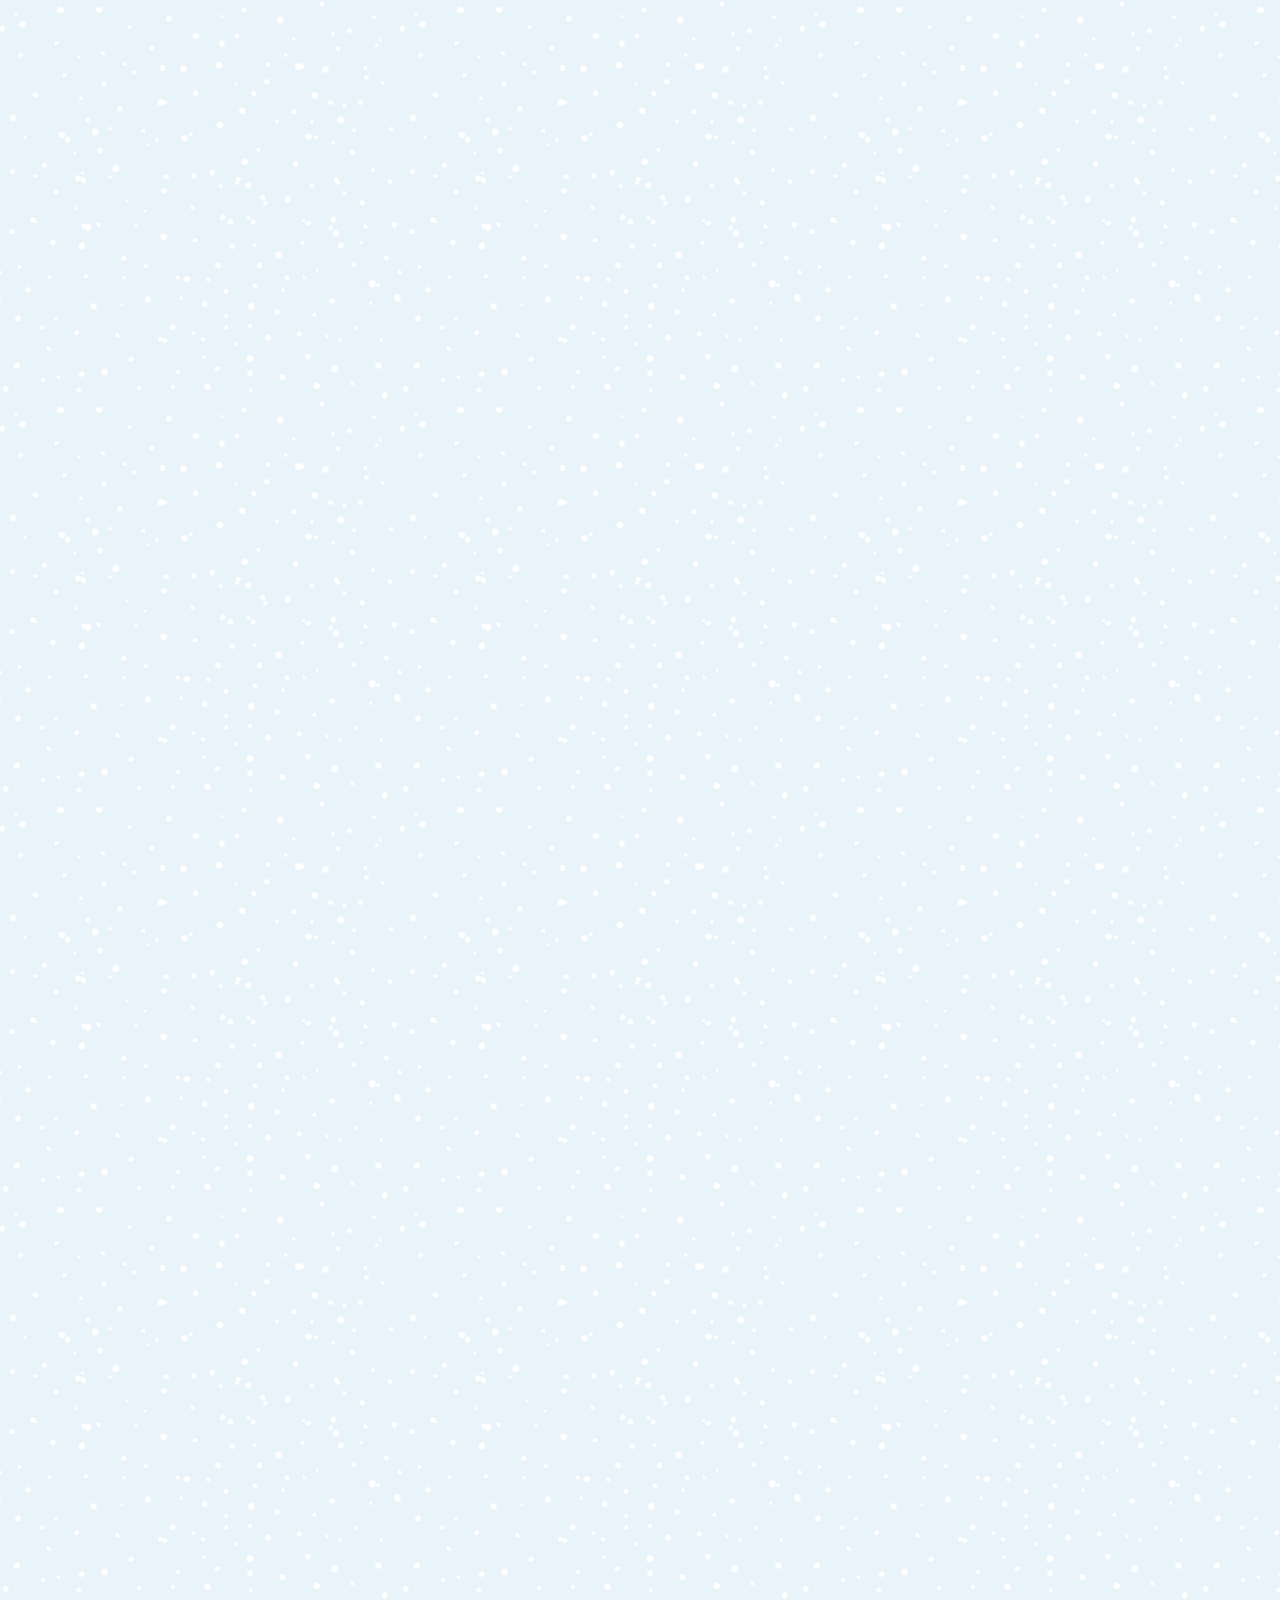
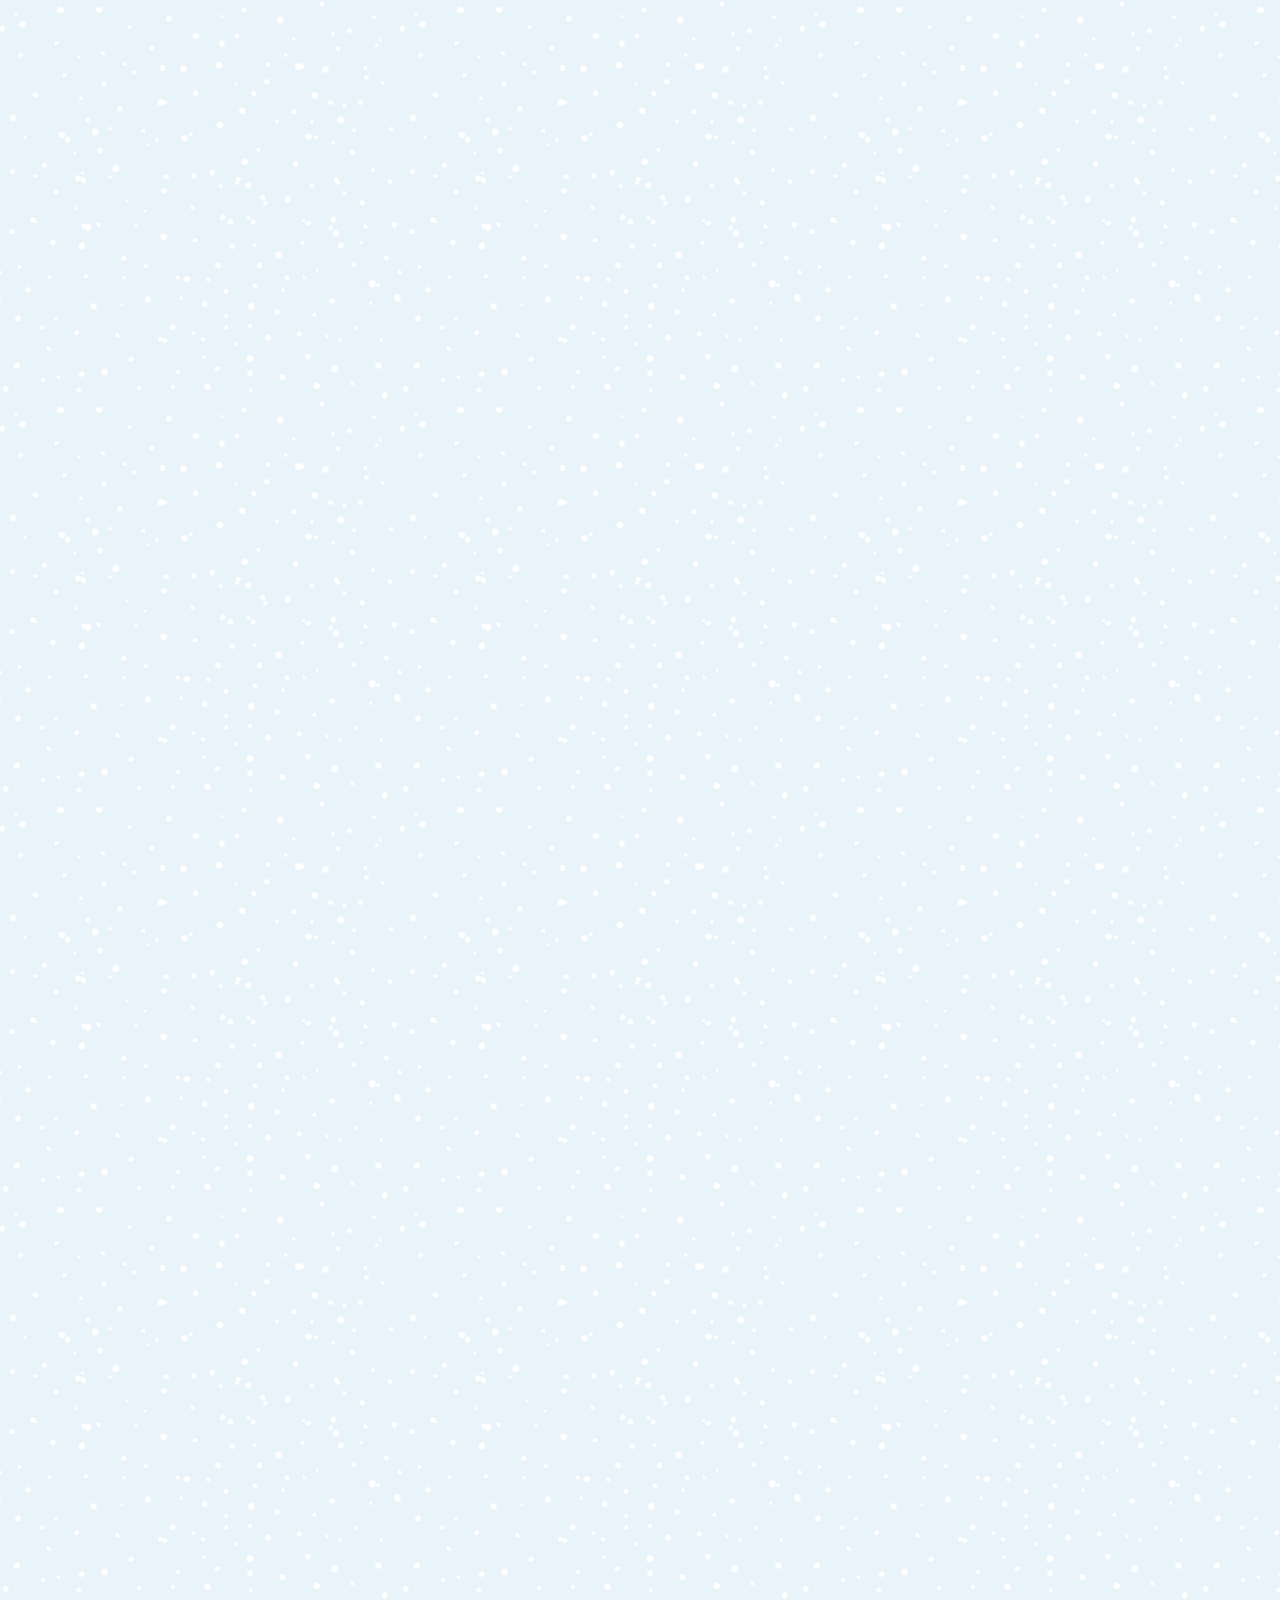
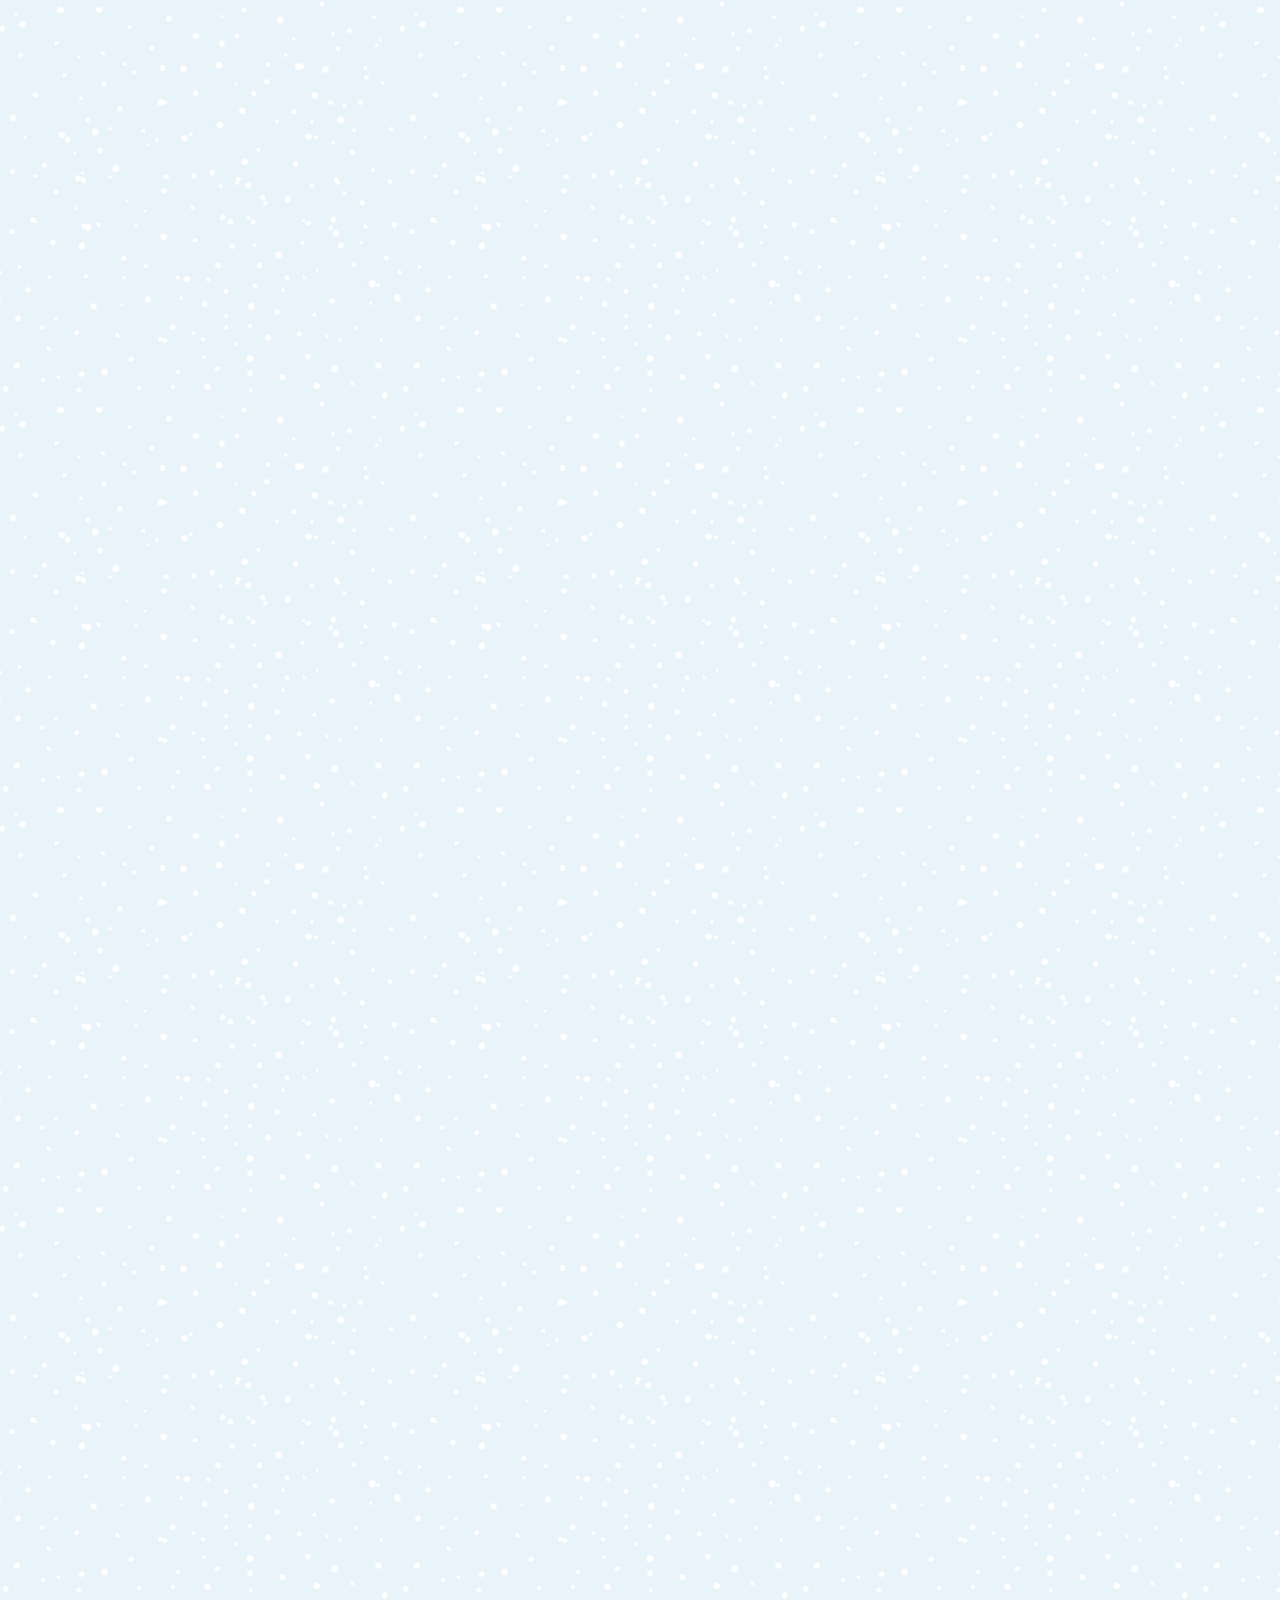
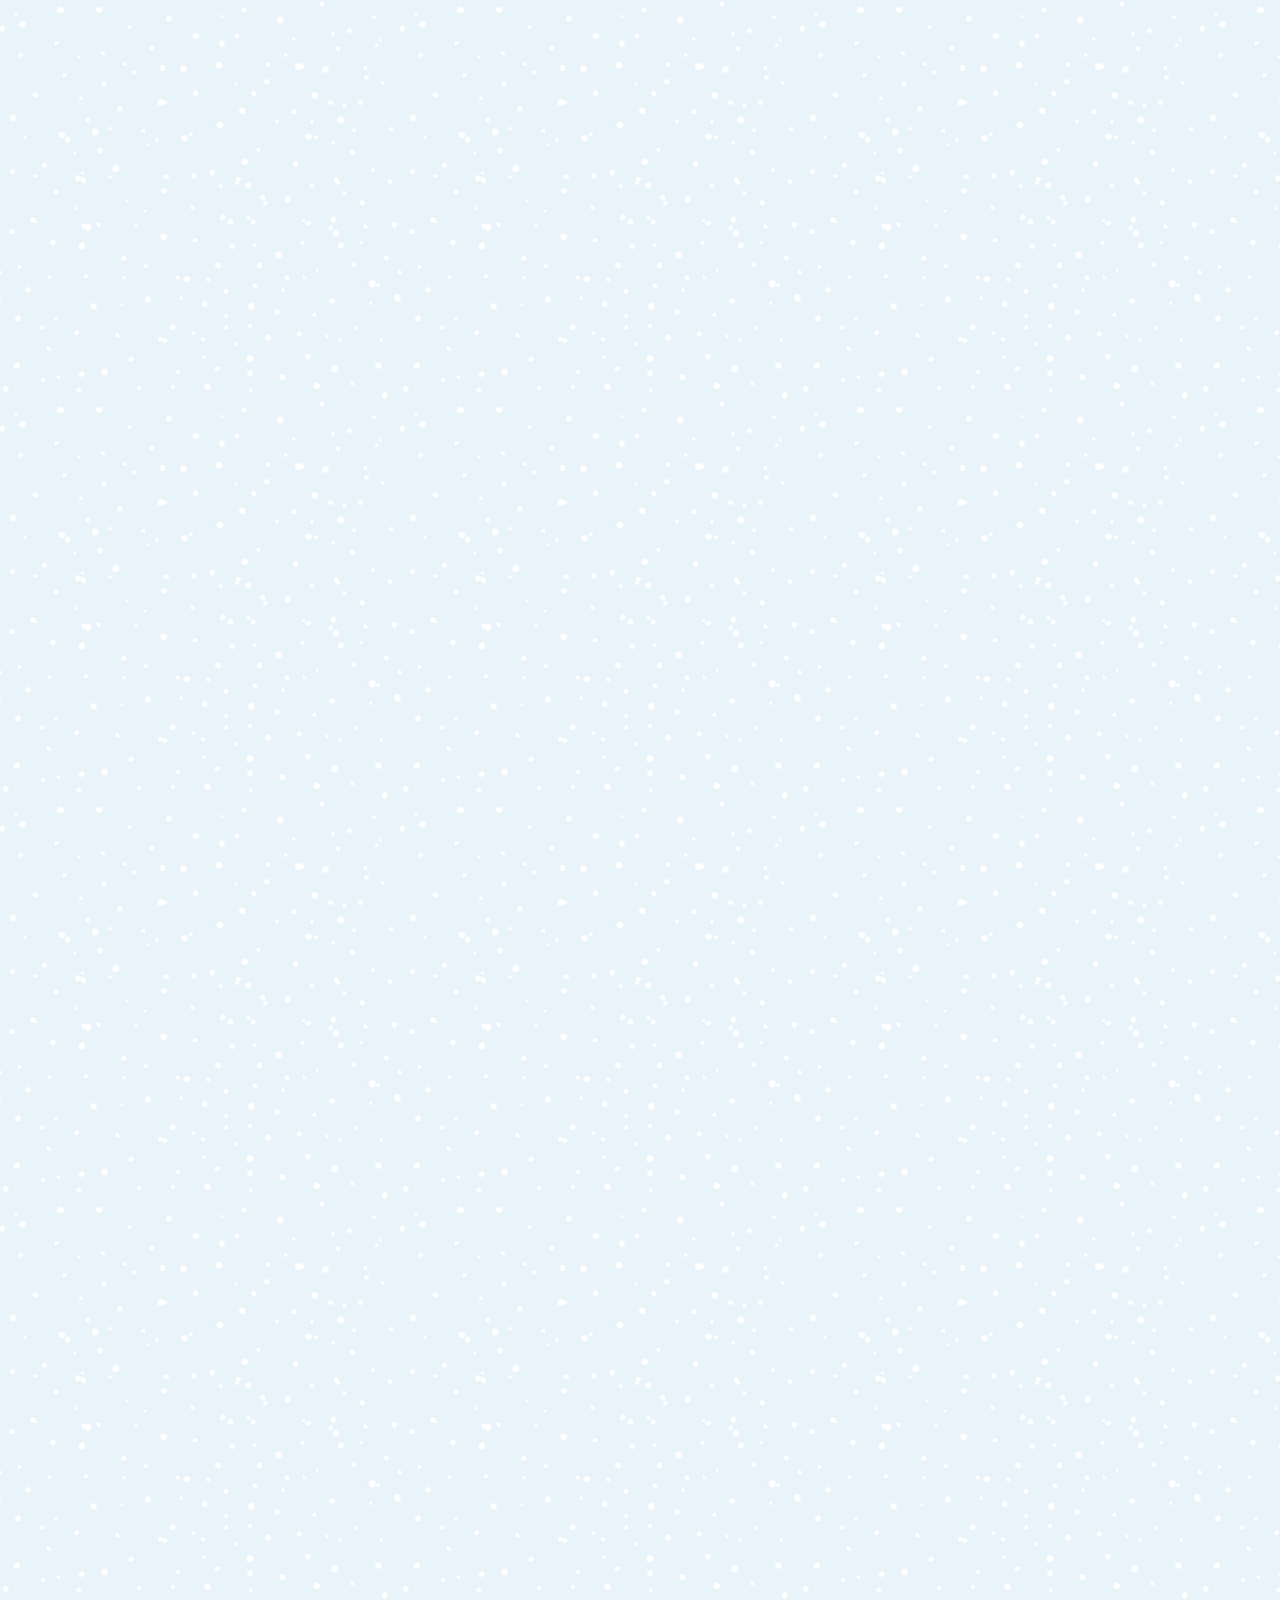
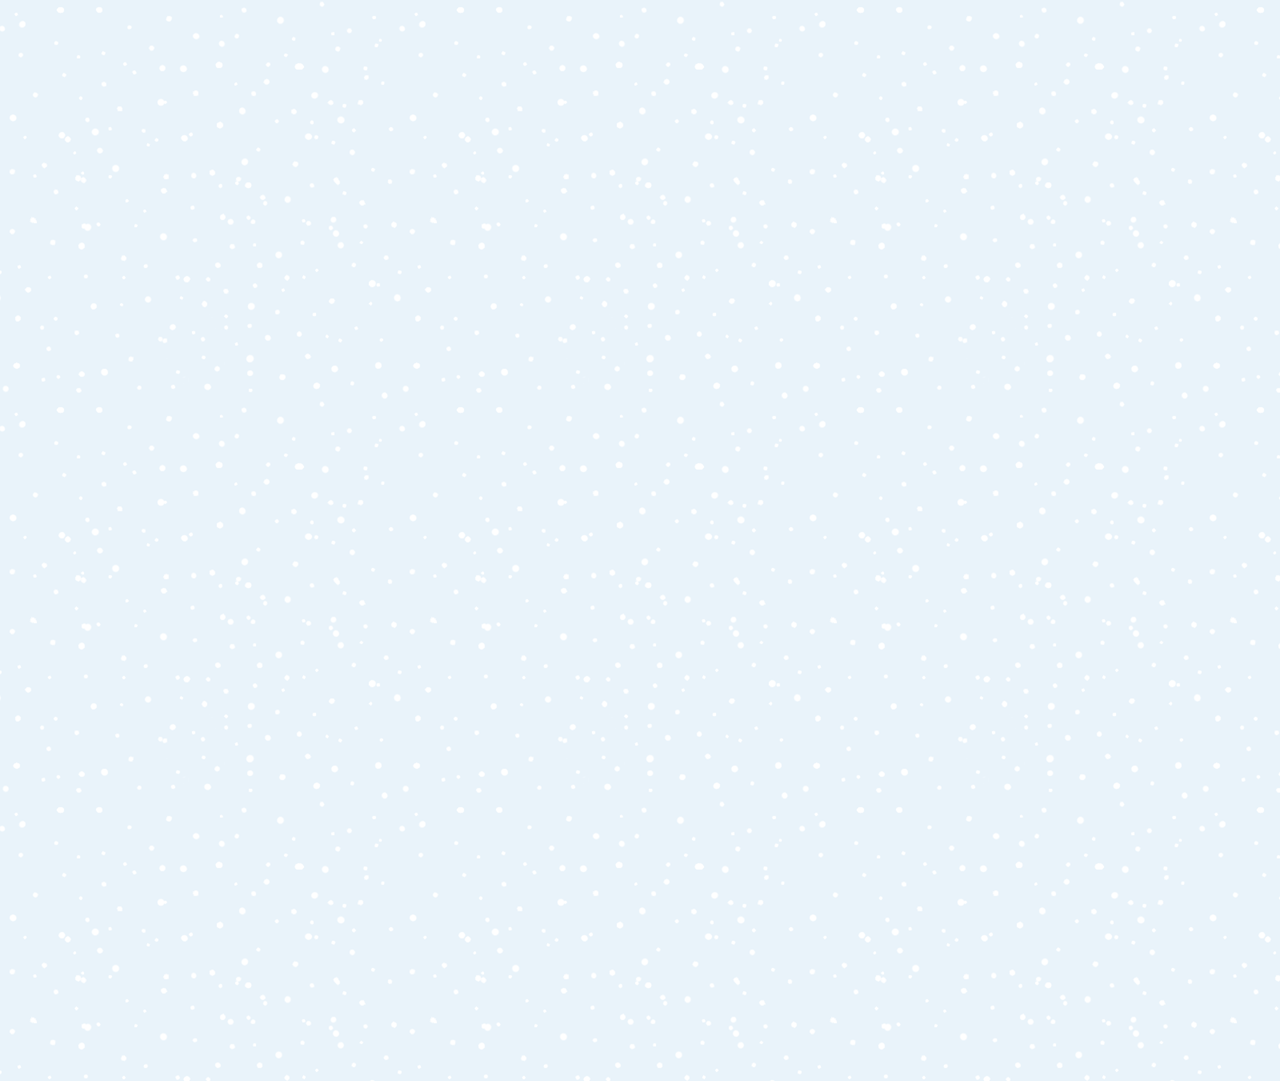
==== commit f2bd5308: "#3.5 Screen Size Media Query" ====
--- a/chat.html
+++ b/chat.html
@@ -93,5 +93,8 @@
     <i class="fas fa-microphone"></i>
   </div>
 </div>
+<div class="bigScreen">
+  <span class="bigScreen__text">Please make your screen small!</span>
+</div>
 </body>
 </html>--- a/css/styles.css
+++ b/css/styles.css
@@ -9,6 +9,7 @@
 @import "more.css";
 @import "settings.css";
 @import "chat.css";
+@import "mobile.css";
 
 * {
     box-sizing: border-box;
@@ -24,4 +25,19 @@
 a {
     color: inherit;
     text-decoration: none;
+}
+
+@keyframes fadeIn {
+    from {
+        opacity: 0;
+        transform: translateY(50px);
+    }
+    to {
+        opacity: 1;
+        transform: none;
+    }
+}
+
+main {
+    animation: fadeIn 0.5s ease-in-out;
 }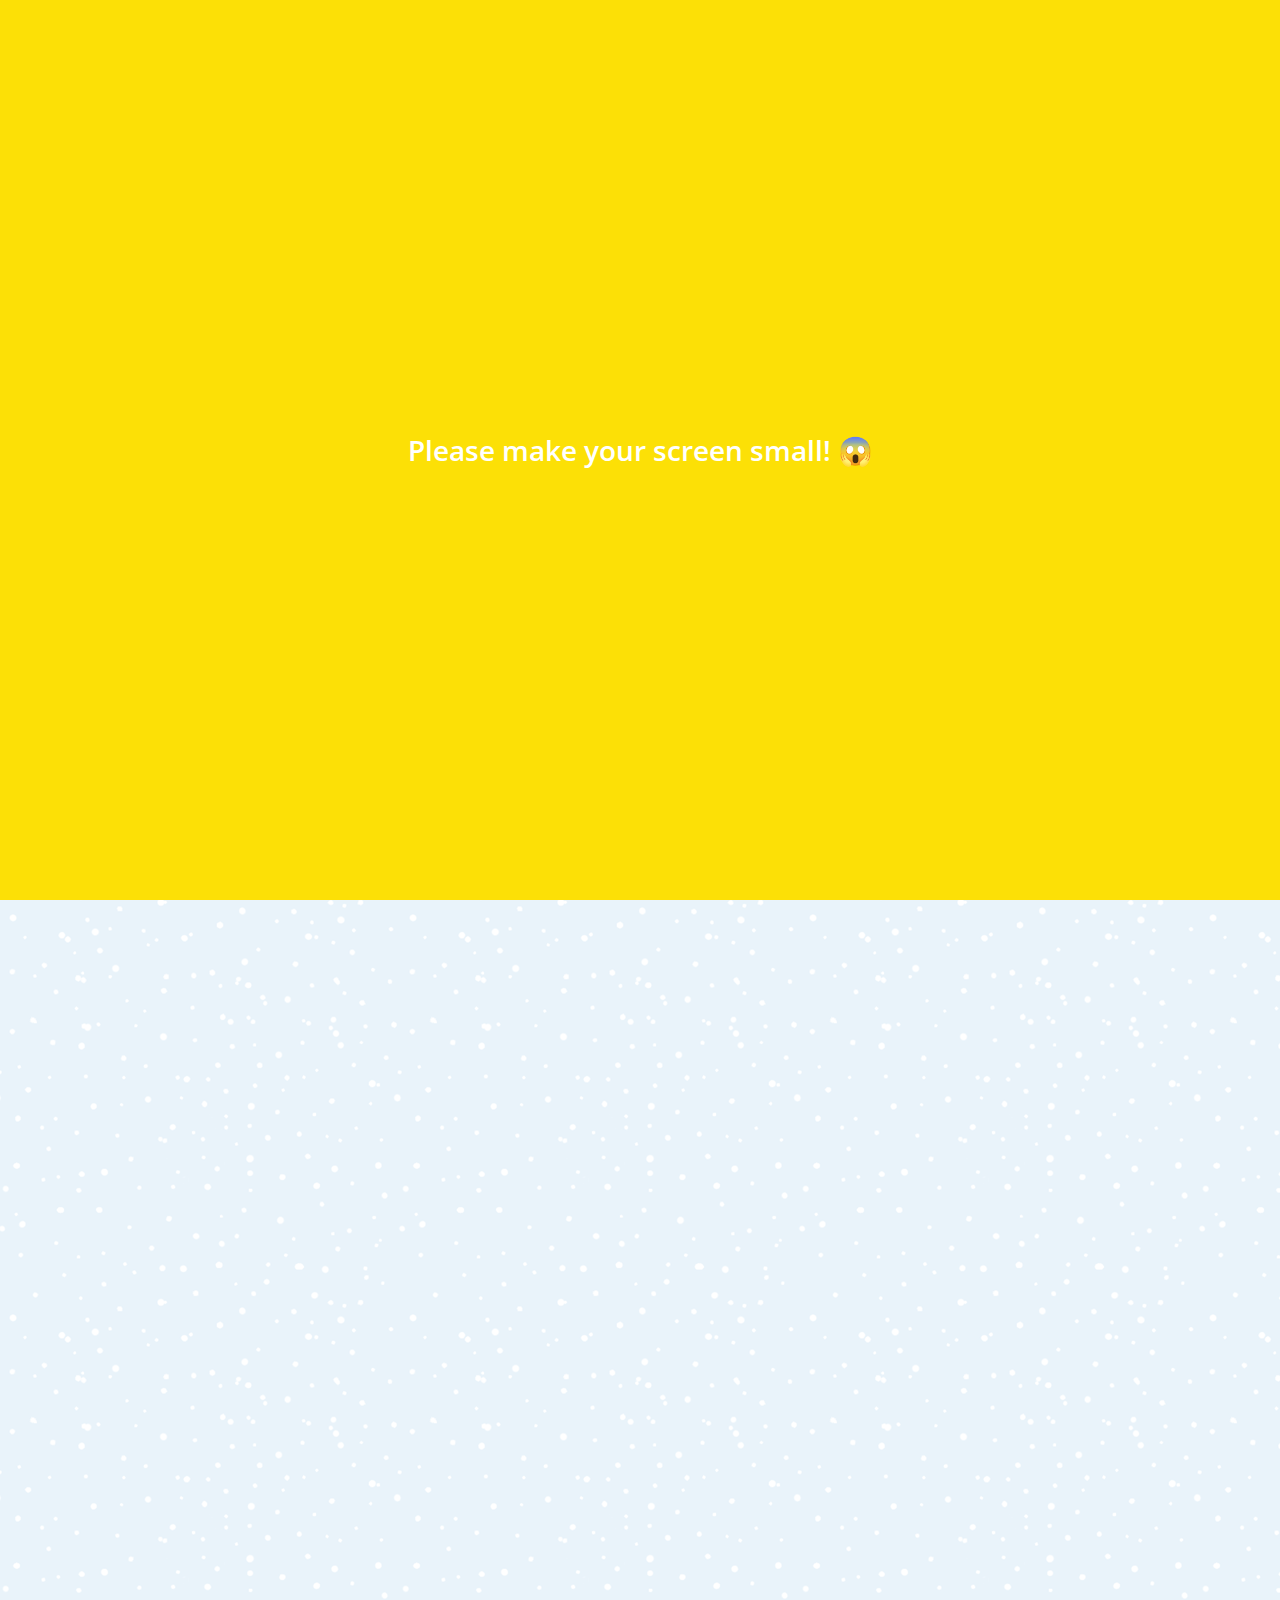
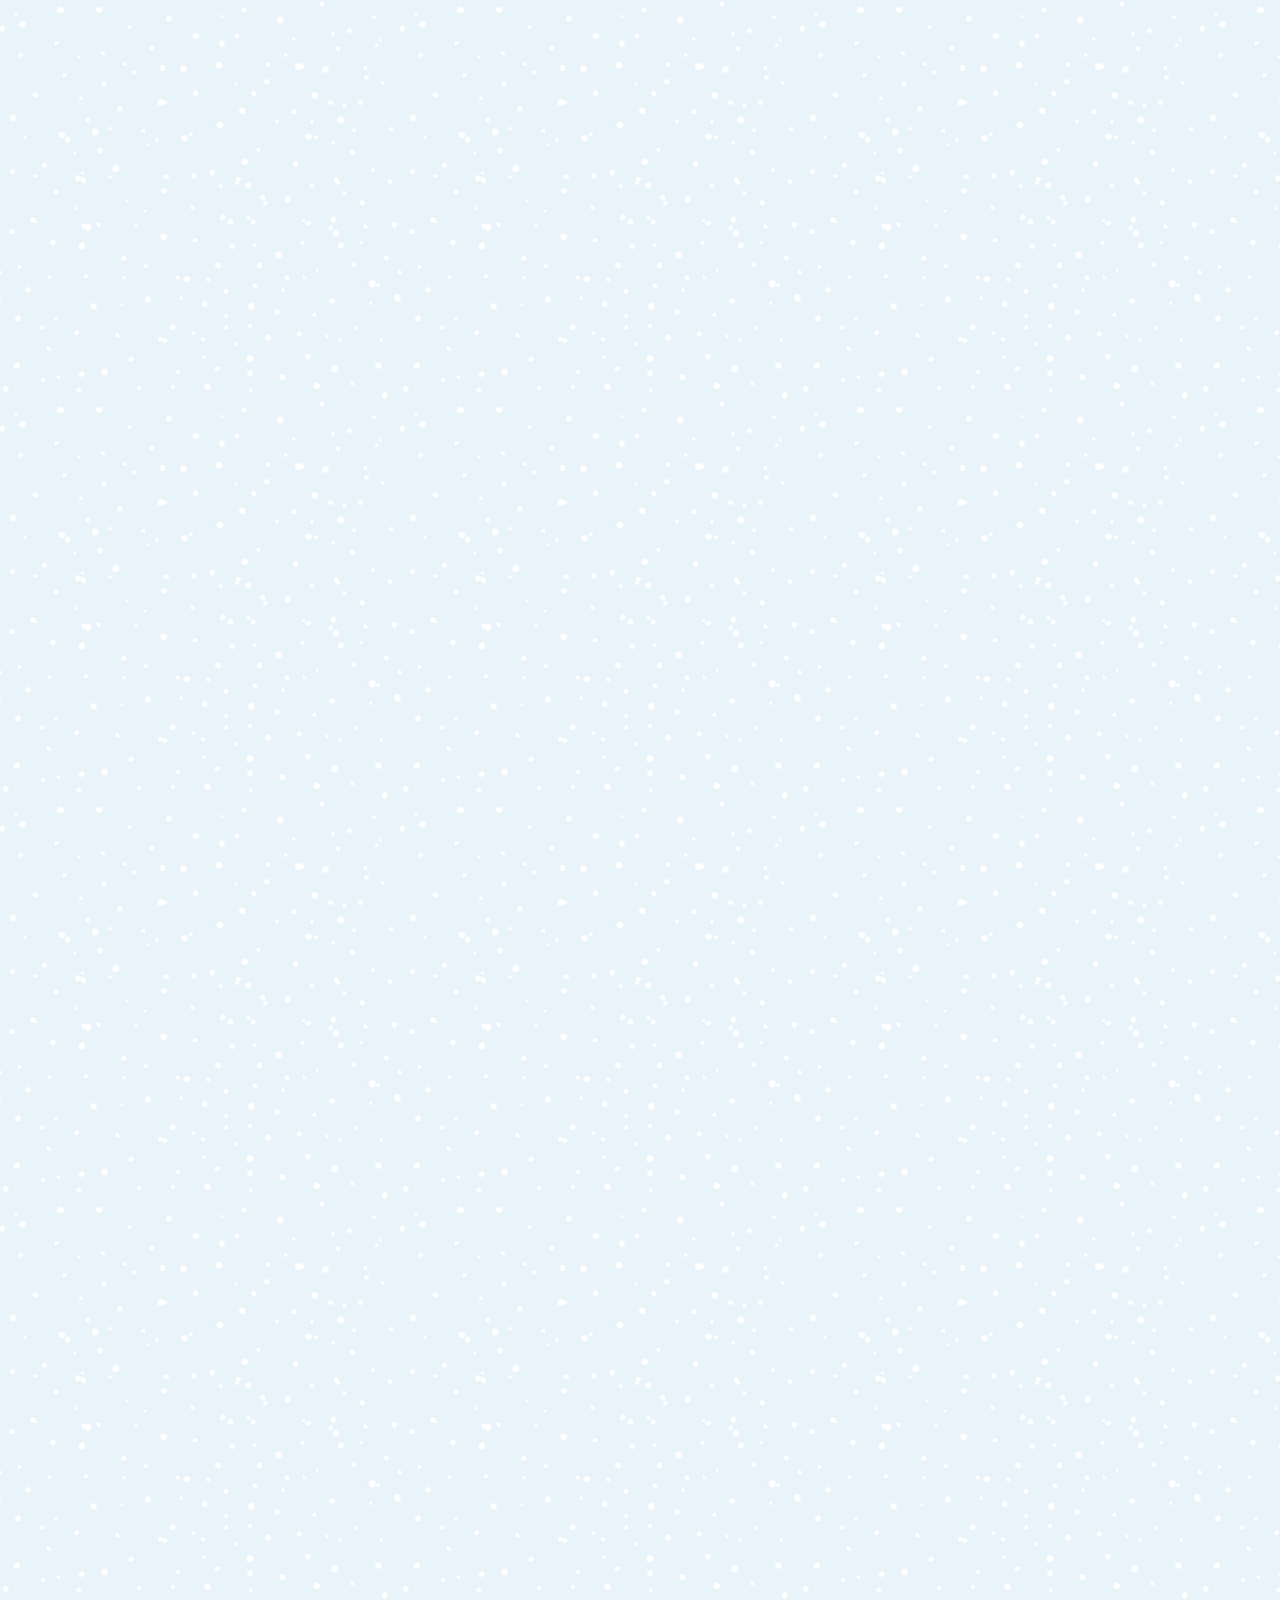
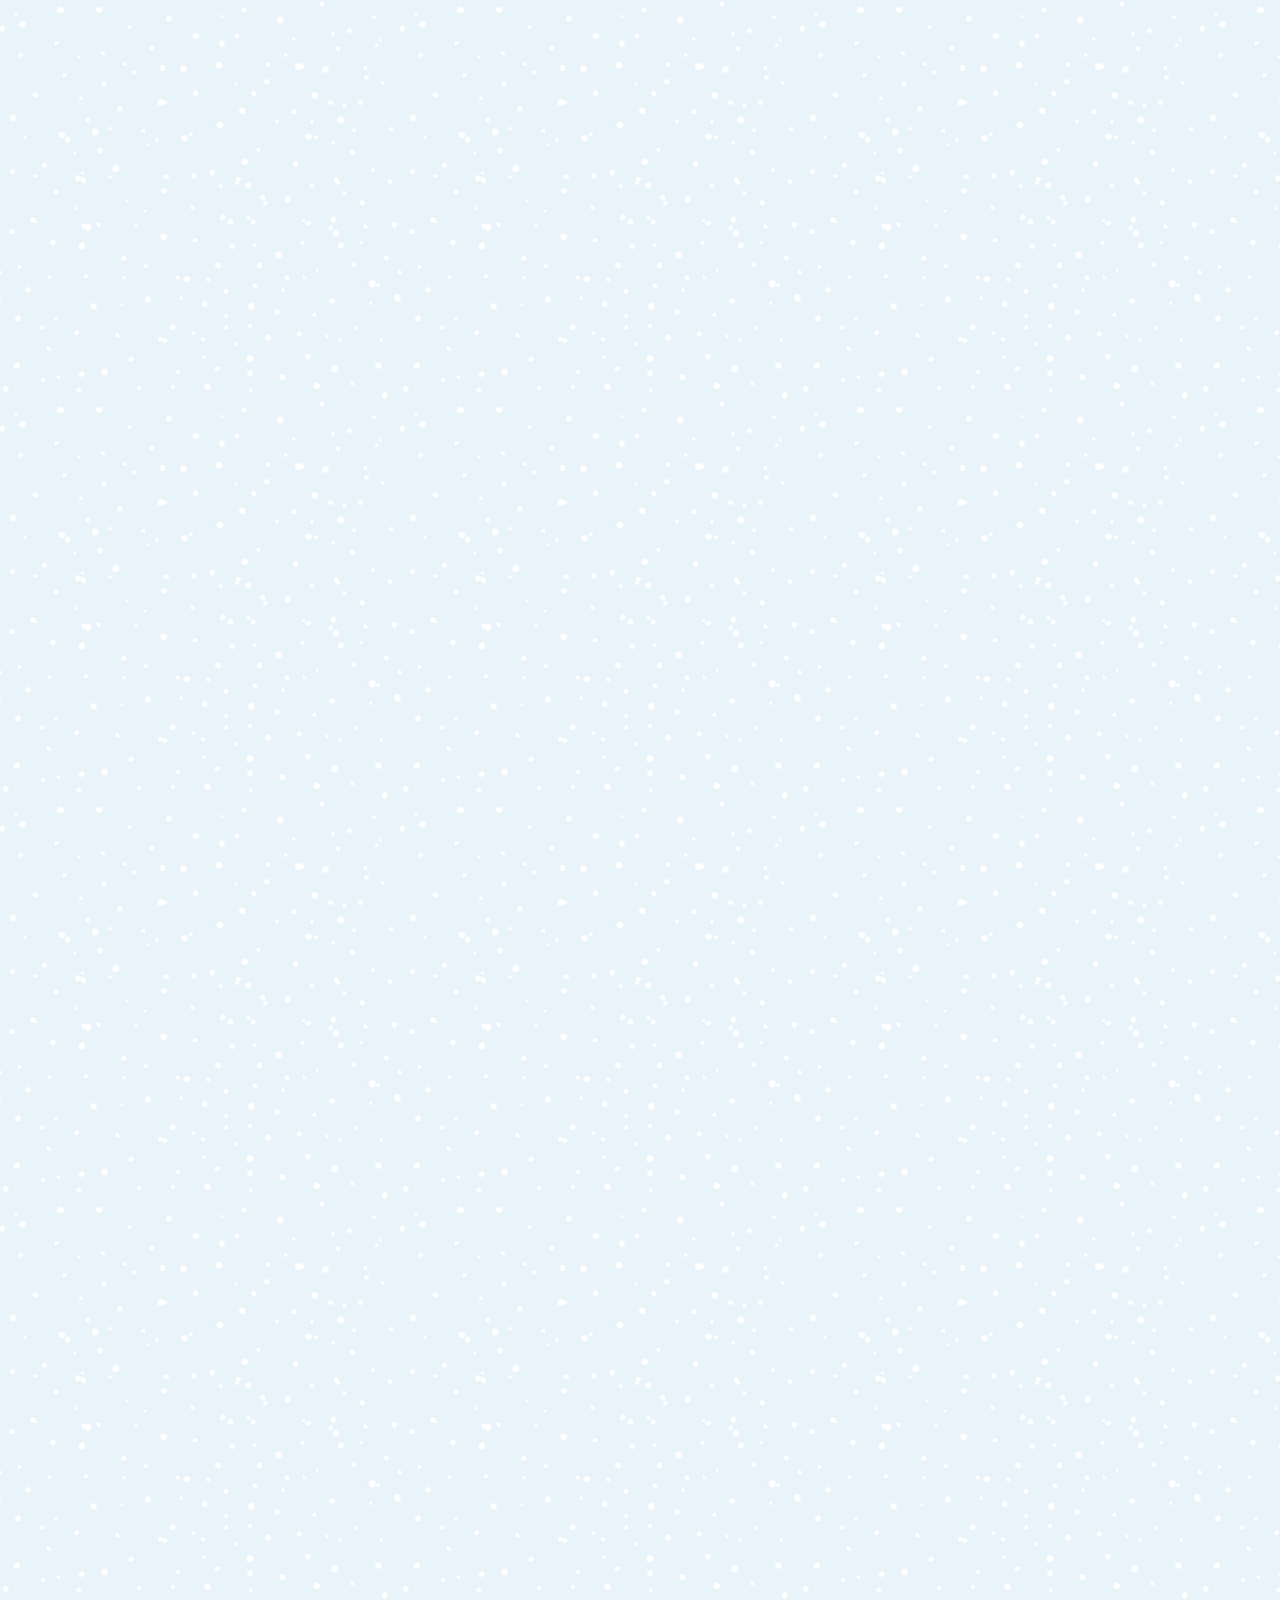
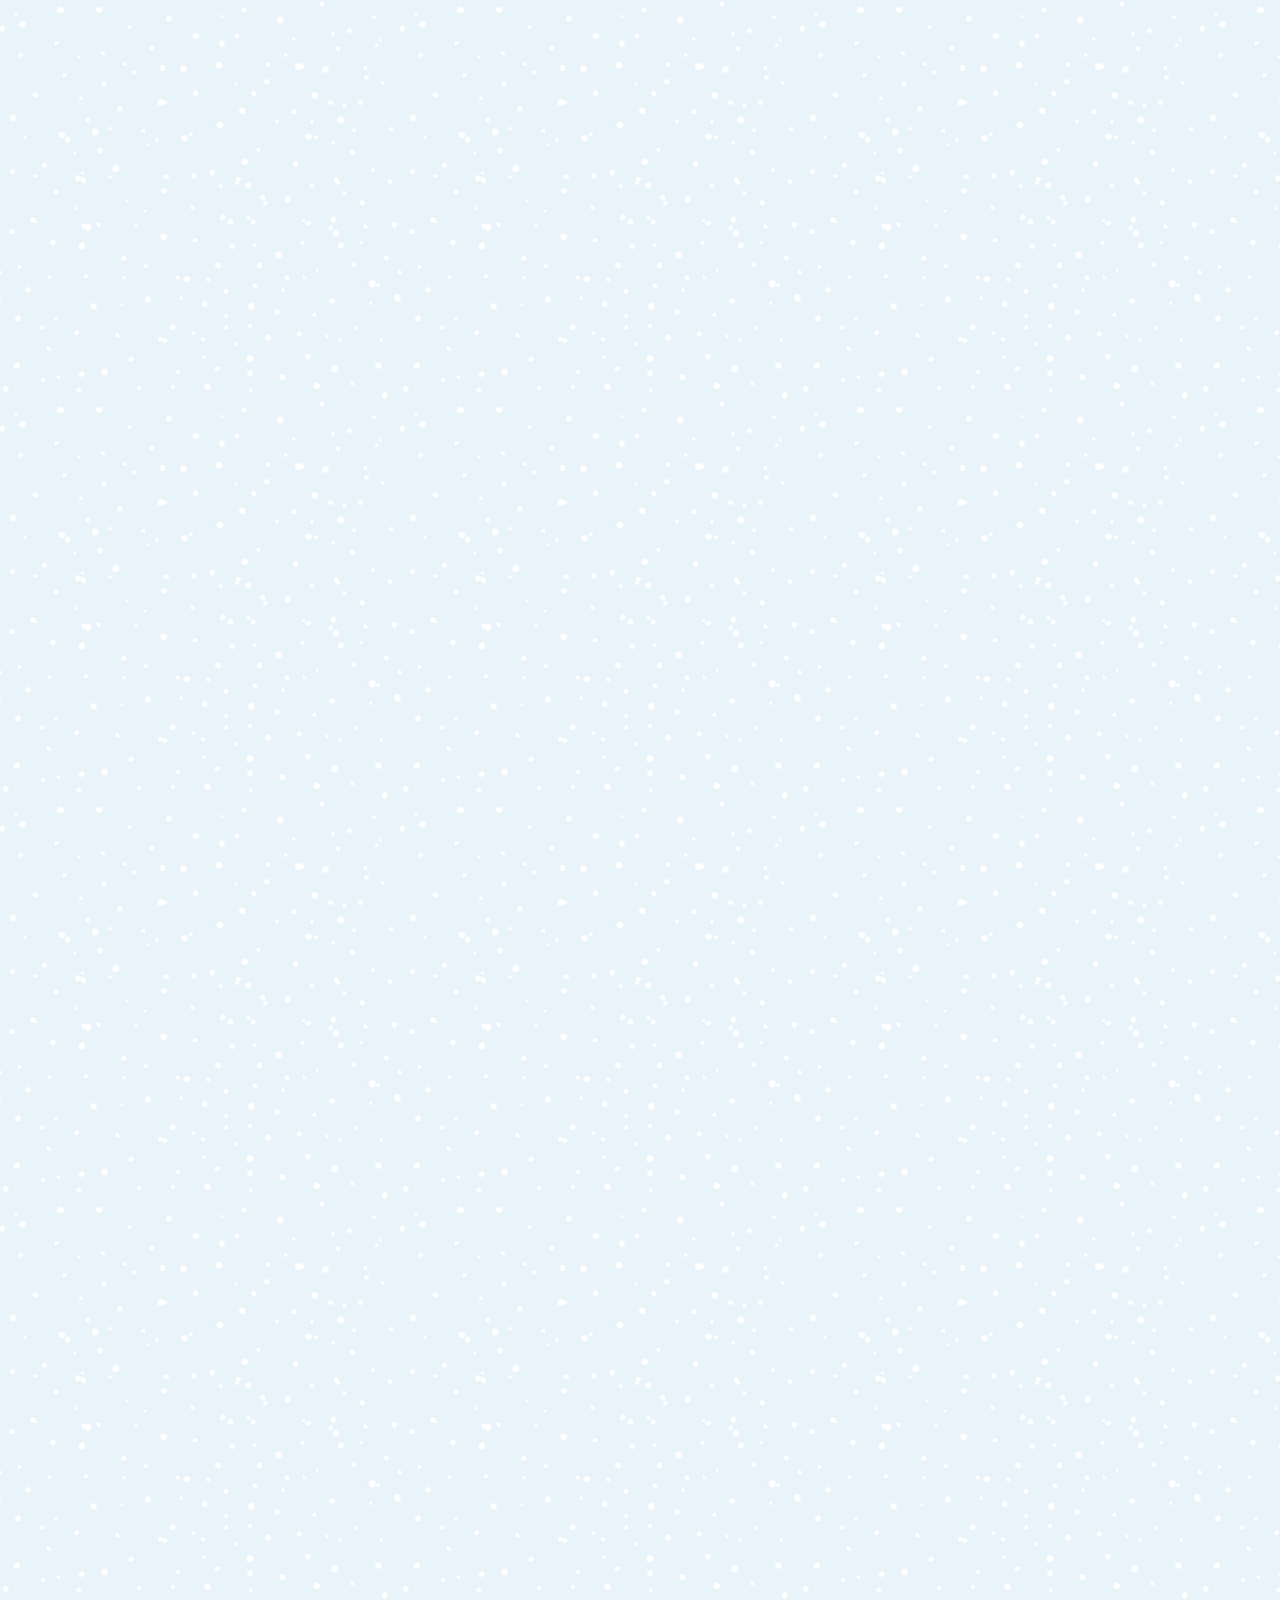
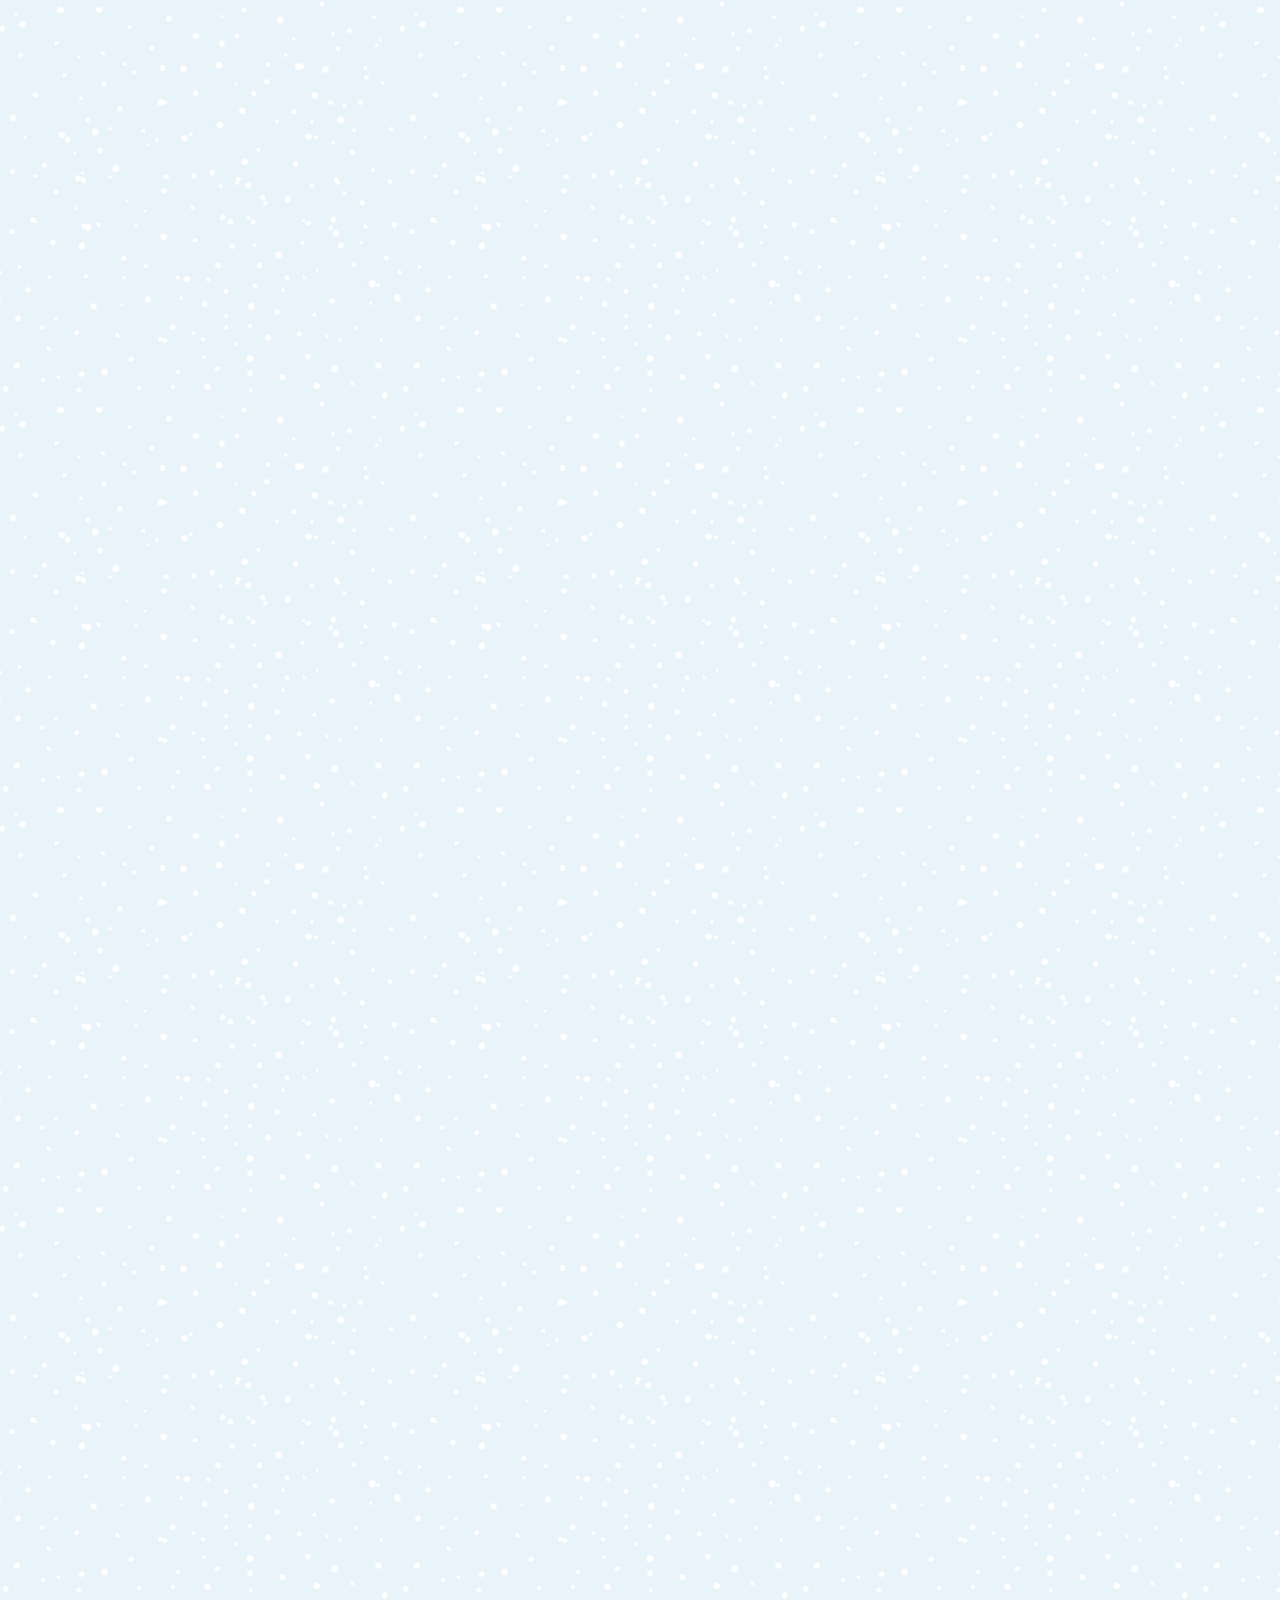
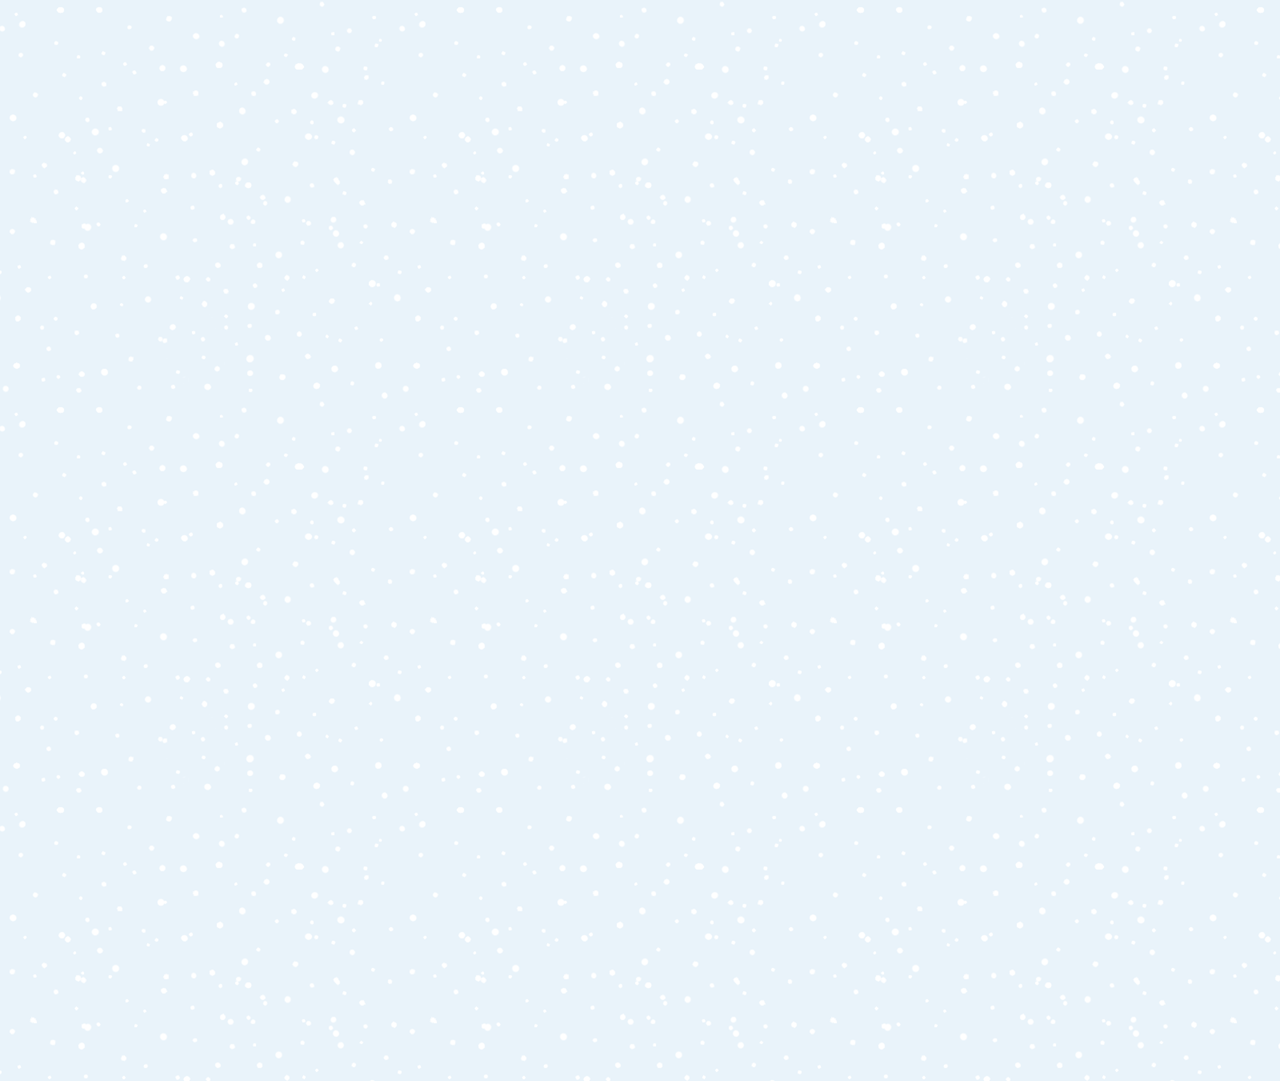
==== commit 01d65864: "Added Emoji" ====
--- a/chat.html
+++ b/chat.html
@@ -94,7 +94,7 @@
   </div>
 </div>
 <div class="bigScreen">
-  <span class="bigScreen__text">Please make your screen small!</span>
+  <span class="bigScreen__text">Please make your screen small! 😱</span>
 </div>
 </body>
 </html>